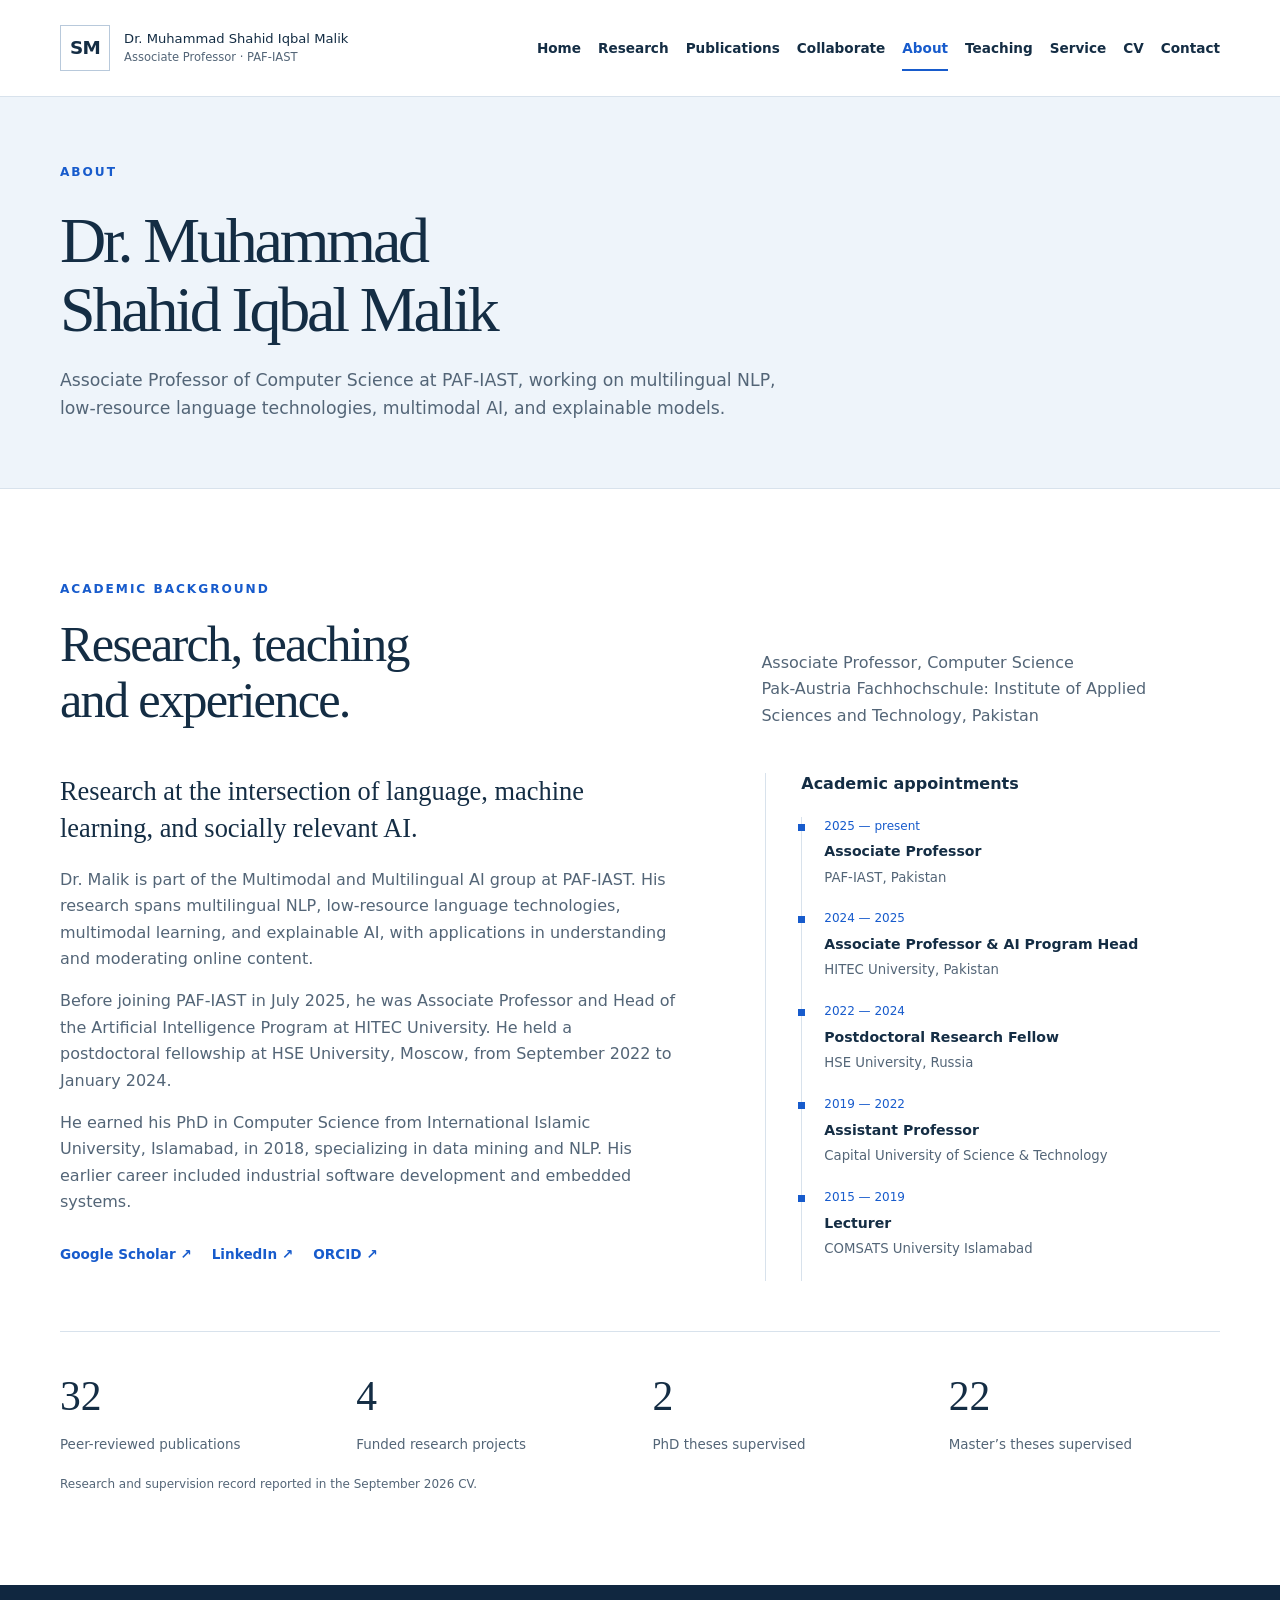
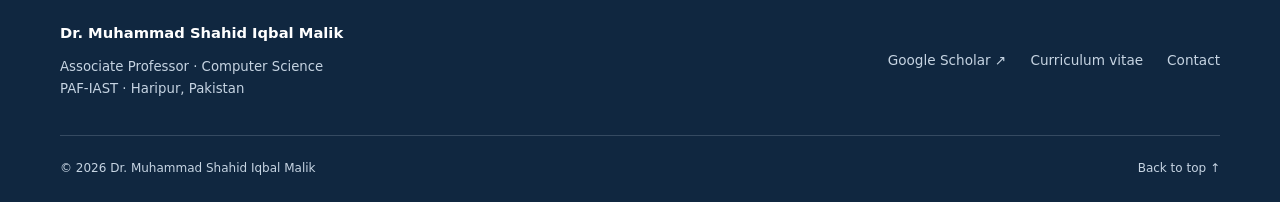
==== about/index.html @ 2e85fb24 "Add files via upload" ====
<!DOCTYPE html>
<html lang="en">
<head>
<!-- Self-contained page: all CSS, JavaScript and images are embedded. Preserve this folder structure for clean page URLs. -->
  <meta charset="UTF-8">
  <meta name="viewport" content="width=device-width, initial-scale=1">
  <meta name="description" content="Personal academic website of Dr. Muhammad Shahid Iqbal Malik, Associate Professor of Computer Science at PAF-IAST. Research, publications, teaching, academic service, CV and contact information.">
  <meta name="theme-color" content="#102740">
  <title>About | Dr. Muhammad Shahid Iqbal Malik</title>
  <style>
/* Palette, type and spacing can be customized here. No external dependencies. */
:root{--navy:#102740;--ink:#142d44;--muted:#536577;--blue:#175bcc;--pale:#eef4fa;--line:#d8e2ec;--white:#fff;--container:1160px}
*{box-sizing:border-box}html{scroll-behavior:smooth;scroll-padding-top:110px}body{margin:0;color:var(--ink);background:var(--white);font:16px/1.65 system-ui,-apple-system,BlinkMacSystemFont,"Segoe UI",sans-serif}a{color:inherit;text-decoration:none}a:hover{color:var(--blue)}a:focus-visible,button:focus-visible{outline:3px solid #377bee;outline-offset:5px}button{font:inherit}img{max-width:100%;display:block}h1,h2,h3,p{margin:0}h1,h2{font-family:Georgia,"Times New Roman",serif;font-weight:400}h2{font-size:clamp(2rem,4vw,3.15rem);line-height:1.12;letter-spacing:-.035em}h3{font-size:1.22rem;line-height:1.35}p+p{margin-top:1rem}.container{width:min(var(--container),calc(100% - 72px));margin-inline:auto}.skip-link{position:fixed;left:16px;top:-80px;background:white;padding:12px;z-index:100}.skip-link:focus{top:12px}.site-header{position:sticky;top:0;z-index:20;border-bottom:1px solid var(--line);background:rgba(255,255,255,.97)}.header-inner{min-height:96px;display:flex;align-items:center;justify-content:space-between;gap:30px}.brand{display:flex;align-items:center;gap:14px}.brand-mark{font-size:1.3rem;font-weight:750;letter-spacing:-.07em;border:1px solid #b8c9db;display:grid;grid-auto-flow:column;align-items:center;padding:6px 9px;height:46px}.brand-mark span{color:var(--blue);margin:0 3px;font-weight:400}.brand-name{font-size:.86rem;line-height:1.35}.brand-name strong{font-weight:650}nav{display:flex;align-items:center;gap:27px;font-size:.9rem;font-weight:550}nav a{padding:10px 0;white-space:nowrap}nav a[aria-current="location"]{color:var(--blue);box-shadow:0 2px var(--blue)}.nav-contact{border-left:1px solid var(--line);padding-left:25px}button[hidden]{display:none}.menu-toggle{background:transparent;border:1px solid var(--line);padding:8px 12px;color:var(--ink)}.hero{background:var(--pale);overflow:hidden}.hero-grid{display:grid;grid-template-columns:1.4fr .75fr;gap:100px;padding-block:75px 60px;align-items:center}.eyebrow{font-size:.76rem;letter-spacing:.16em;text-transform:uppercase;font-weight:650;color:var(--blue);margin-bottom:25px}h1{font-size:clamp(3rem,5.3vw,4.6rem);letter-spacing:-.05em;line-height:1.07}h1 em{color:var(--blue);font-weight:400}.title-dot{color:var(--blue)}.hero-intro{font-size:1.2rem;line-height:1.5;margin-top:28px}.hero-description{font-size:1rem;color:var(--muted);max-width:560px;margin-top:18px}.hero-actions{display:flex;align-items:center;gap:26px;margin-top:30px;flex-wrap:wrap}.button{display:inline-flex;align-items:center;gap:24px;background:var(--blue);color:white;padding:13px 19px;font-size:.9rem;font-weight:550;border:1px solid var(--blue);transition:background .18s}.button:hover{background:var(--navy);color:white}.text-link{display:inline-block;font-size:.9rem;font-weight:600;border-bottom:1px solid #9ab1cb;padding-block:4px}.lead-portrait{margin:0;max-width:350px}.portrait-frame{position:relative;border-radius:2px;overflow:hidden;background:#dce4e9}.portrait-frame img{width:100%;height:auto;aspect-ratio:538/650;object-fit:cover;object-position:50% 24%}.portrait-label{position:absolute;left:0;bottom:0;background:var(--navy);color:white;padding:9px 17px;font-size:.7rem;letter-spacing:.16em}.lead-portrait figcaption{margin-top:18px}.lead-portrait figcaption a{font-size:1rem;font-weight:650}.lead-portrait figcaption p{color:var(--muted);font-size:.84rem;line-height:1.6;margin:5px 0 0}.hero-foot{display:flex;justify-content:space-between;gap:15px;border-top:1px solid #cbd8e7;padding-block:21px;font-size:.7rem;letter-spacing:.18em;color:var(--muted)}.section{padding-block:90px}.section-heading{display:grid;grid-template-columns:1fr .75fr;gap:90px;align-items:end;margin-bottom:44px}.section-heading .eyebrow{margin-bottom:17px}.section-heading>p,.section-heading>div>p:not(.eyebrow){color:var(--muted);max-width:440px}.section-heading .text-link{margin-top:16px}.research-grid{display:grid;grid-template-columns:repeat(3,1fr);border-top:1px solid var(--line);border-left:1px solid var(--line)}.research-card,.research-note{padding:29px;border-right:1px solid var(--line);border-bottom:1px solid var(--line);display:flex;flex-direction:column;align-items:flex-start}.card-index{font-size:.78rem;color:var(--blue);margin-bottom:29px}.research-card h3{margin-bottom:13px}.research-card p{color:var(--muted);font-size:.94rem}.research-card .card-keywords{font-size:.76rem;margin-top:auto;padding-top:24px;color:var(--blue);line-height:1.6}.research-note{background:var(--navy);color:white}.research-note .eyebrow{color:#abc9fb;margin-bottom:18px;font-size:.7rem}.research-note h3{font-family:Georgia,serif;font-size:2.1rem;font-weight:400}.research-note p:not(.eyebrow){font-size:.91rem;color:#cedae7;margin-top:18px}.research-note a{font-size:.85rem;margin-top:24px;border-bottom:1px solid #71869d}.research-note a:hover{color:#abc9fb}.publications-section{background:#f6f8fb}.publication-list{list-style:none;margin:0;padding:0;border-top:1px solid #bdccdc}.publication{display:grid;grid-template-columns:85px 1fr;gap:32px;padding:26px 0;border-bottom:1px solid var(--line)}.pub-year{font-family:Georgia,serif;font-size:1.6rem;color:var(--muted)}.pub-venue{font-size:.77rem;color:var(--blue);margin:0 0 7px}.publication h3{font-size:1.12rem;font-weight:600;max-width:950px}.publication h3 span{color:var(--blue);white-space:nowrap}.authors{font-size:.83rem;color:var(--muted);margin-top:9px}.pub-topic{font-size:.73rem;color:#536577;margin-top:9px;letter-spacing:.025em}.bio-grid{display:grid;grid-template-columns:1.15fr .85fr;gap:90px}.bio p{color:var(--muted)}.bio .large-text{font-family:Georgia,serif;font-size:1.65rem;line-height:1.4;color:var(--ink);margin-bottom:20px}.profile-links{display:flex;gap:20px;flex-wrap:wrap;margin-top:27px;font-size:.85rem;font-weight:600;color:var(--blue)}.experience{border-left:1px solid var(--line);padding-left:35px}.experience h3{font-size:1rem;margin-bottom:22px}.experience ol{list-style:none;padding:0;margin:0}.experience li{position:relative;padding:0 0 21px 22px;border-left:1px solid var(--line)}.experience li:before{content:"";position:absolute;left:-4px;top:7px;width:7px;height:7px;background:var(--blue)}.experience span{font-size:.75rem;color:var(--blue);display:block;margin-bottom:4px}.experience strong{font-size:.88rem;font-weight:600;display:block}.experience p{font-size:.83rem;color:var(--muted);margin-top:3px}.research-record{display:grid;grid-template-columns:repeat(4,1fr);gap:25px;border-top:1px solid var(--line);padding-top:30px;margin-top:50px}.research-record strong{display:block;font-family:Georgia,serif;font-size:2.6rem;font-weight:400}.research-record span{font-size:.84rem;color:var(--muted)}.record-note{font-size:.75rem;color:var(--muted);margin-top:18px}.teaching-section{background:var(--pale)}.teaching-grid{display:grid;grid-template-columns:1fr 1.1fr 1fr;gap:38px}.teaching-grid h3{font-size:1rem}.teaching-grid p,.teaching-grid li{font-size:.9rem;color:var(--muted)}.teaching-grid ul{padding-left:19px;margin:15px 0 27px}.teaching-grid li{margin-bottom:8px}.teaching-grid p{margin-top:14px}.teaching-grid .muted{font-size:.76rem}.contact-section{background:var(--navy);color:white;padding-block:75px}.contact-grid{display:grid;grid-template-columns:1.1fr .9fr;gap:110px}.contact-section .eyebrow{color:#a9c7f7}.contact-section h2{font-size:3.3rem}.contact-section p:not(.eyebrow):not(.contact-label){color:#c6d4e2;margin-top:24px;max-width:500px}.contact-details{padding-top:9px}.contact-label{color:#a9c7f7;font-size:.71rem;letter-spacing:.14em;margin-bottom:14px}.email-link{font-size:1.15rem;border-bottom:1px solid #6b7e94;padding-bottom:7px;display:inline-block;overflow-wrap:anywhere}.contact-details .contact-label:not(:first-child){margin-top:37px}.contact-details p:not(.contact-label){font-size:.91rem;margin-top:0!important}.contact-details>a:last-child{display:inline-block;font-size:.85rem;margin-top:18px}.contact-section a:hover{color:#aacbff}footer{background:var(--navy);color:#c6d4e2}.footer-inner{border-top:1px solid #354a61;padding-block:23px;display:flex;justify-content:space-between;gap:24px;font-size:.75rem}footer a:hover{color:white}
@media(min-width:901px){.menu-toggle{display:none}}
@media(max-width:1050px){.hero-grid{gap:50px}.header-inner{gap:20px}nav{gap:18px}.brand-name{font-size:.75rem}.nav-contact{padding-left:17px}.section-heading,.bio-grid{gap:45px}.contact-grid{gap:55px}}
@media(max-width:900px){.container{width:calc(100% - 48px)}.header-inner{min-height:82px;flex-wrap:wrap;padding-block:14px}.brand-name{font-size:.82rem}nav{width:100%;flex-wrap:wrap;gap:22px;padding:5px 0 8px}.js nav{display:none}.js nav.is-open{display:flex}.nav-contact{border-left:0;padding-left:0}.hero-grid{padding-block:55px 42px;grid-template-columns:1.2fr .8fr;gap:30px}h1{font-size:3.2rem}.hero-actions{gap:16px}.lead-portrait figcaption a{font-size:.9rem}.hero-foot{font-size:.63rem;letter-spacing:.09em}.research-grid{grid-template-columns:repeat(2,1fr)}.section{padding-block:65px}.section-heading{gap:30px}.teaching-grid{grid-template-columns:1fr 1fr}.teaching-grid article:last-child{grid-column:1/-1;border-top:1px solid #cbd8e7;padding-top:25px}.contact-grid{gap:35px}.email-link{font-size:1rem}}
@media(max-width:600px){.container{width:calc(100% - 36px)}html{scroll-padding-top:95px}.brand-mark{font-size:1.05rem;height:40px}.brand-name{font-size:.72rem}.brand{gap:9px}.menu-toggle{font-size:.8rem}.header-inner{gap:10px;min-height:75px}nav{gap:8px 20px;font-size:.84rem}.hero-grid{grid-template-columns:1fr;gap:37px;padding-top:40px}.hero h1{font-size:clamp(2.7rem,10vw,3.6rem)}.eyebrow{margin-bottom:20px}.hero-intro{font-size:1.1rem}.hero-description{font-size:.95rem}.hero-actions{align-items:flex-start;gap:15px}.lead-portrait{max-width:none;display:grid;grid-template-columns:120px 1fr;gap:18px;align-items:center}.portrait-frame img{aspect-ratio:1/1.15}.portrait-label{font-size:.5rem;padding:4px 8px;letter-spacing:.06em}.lead-portrait figcaption{margin:0}.lead-portrait figcaption p{font-size:.74rem}.hero-foot{display:grid;grid-template-columns:1fr 1fr;gap:11px;padding-block:17px}.section{padding-block:50px}.section-heading{grid-template-columns:1fr;gap:20px;margin-bottom:30px}.section-heading h2{font-size:2.4rem}.section-heading>p,.section-heading>div>p:not(.eyebrow){font-size:.95rem}.research-grid{grid-template-columns:1fr}.research-card,.research-note{padding:25px}.card-index{margin-bottom:14px}.research-card .card-keywords{padding-top:17px}.research-note h3 br{display:none}.publication{grid-template-columns:46px 1fr;gap:13px;padding-block:23px}.pub-year{font-size:1.2rem}.pub-venue{font-size:.72rem}.publication h3{font-size:1.02rem}.authors{font-size:.77rem}.bio-grid{grid-template-columns:1fr;gap:35px}.experience{padding-left:22px}.research-record{grid-template-columns:1fr 1fr;gap:18px;margin-top:30px}.research-record span{font-size:.8rem}.teaching-grid{grid-template-columns:1fr;gap:25px}.teaching-grid article:last-child{grid-column:auto}.teaching-grid ul{margin-bottom:20px}.contact-grid{grid-template-columns:1fr;gap:35px}.contact-section{padding-block:50px}.contact-section h2{font-size:2.7rem}.email-link{font-size:1rem}.footer-inner{flex-direction:column;gap:10px}.profile-links{gap:16px}}
@media(prefers-reduced-motion:reduce){html{scroll-behavior:auto}*{transition:none!important}}
@media print{.site-header,.hero-actions,.hero-foot,.menu-toggle,.footer-inner a{display:none}body{font-size:11pt}.container{width:100%}.section,.contact-section{padding-block:25px}.hero-grid{padding-block:20px}.publication,.research-card{break-inside:avoid}.contact-section,footer,.research-note{background:white;color:#142d44}.contact-section p,.research-note p{color:#536577!important}a{color:inherit}h1{font-size:34pt}}

/* Dedicated-page layouts and shared navigation. */
body{min-height:100vh;display:flex;flex-direction:column}main{flex:1}nav{gap:17px;font-size:.85rem}.header-inner{gap:20px}nav a[aria-current="page"]{color:var(--blue);box-shadow:0 2px var(--blue)}.page-title{font-size:clamp(2rem,4vw,3.15rem);line-height:1.12;letter-spacing:-.035em}.page-intro{padding:65px 0;background:var(--pale);border-bottom:1px solid var(--line)}.page-intro h1{font-size:clamp(2.7rem,5vw,4rem);max-width:880px}.page-description{font-size:1.08rem;color:var(--muted);max-width:720px;margin-top:22px}.overview-grid{display:grid;grid-template-columns:repeat(3,1fr);border:1px solid var(--line)}.overview-grid>a{padding:30px;display:flex;flex-direction:column}.overview-grid>a+a{border-left:1px solid var(--line)}.overview-grid span{font-size:.8rem;color:var(--blue);margin-bottom:20px}.overview-grid h3{font-size:1.2rem}.overview-grid p{color:var(--muted);font-size:.95rem;margin-top:15px}.overview-grid strong{color:var(--blue);font-size:.9rem;margin-top:auto;padding-top:25px;font-weight:600}.overview-grid a:hover{background:var(--pale)}.home-cta{display:flex;align-items:center;justify-content:space-between;gap:30px}.two-column,.contact-followup{display:grid;grid-template-columns:1.2fr .8fr;gap:75px}.contact-followup p{margin-top:18px;color:var(--muted)}.inquiry-panel{padding:30px;background:var(--pale);align-self:start}.inquiry-panel p:not(.eyebrow){margin-top:20px;color:var(--muted)}.inquiry-panel .button{margin-top:25px}.spaced-list{list-style:none;padding:0;margin:25px 0}.spaced-list li{padding:17px 0;border-bottom:1px solid var(--line)}.spaced-list p{color:var(--muted);margin-top:6px}.service-grid{display:grid;grid-template-columns:1fr 1fr 1fr;gap:40px}.service-grid h2{font-size:1.7rem}.service-grid p{margin-top:20px;color:var(--muted)}.service-grid .spaced-list p{margin-top:5px}.talk-list{list-style:none;margin:30px 0 0;padding:0}.talk-list li{padding:24px 0;border-top:1px solid var(--line)}.talk-list span{color:var(--blue);font-size:.85rem}.talk-list h3{margin-top:8px;font-weight:550}.cv-actions{padding-block:25px;display:flex;gap:24px;align-items:center;border-bottom:1px solid var(--line)}.cv-actions p{color:var(--muted);font-size:.85rem}.print-button{cursor:pointer}.cv-layout{display:grid;grid-template-columns:220px 1fr;gap:60px;padding-block:50px 80px}.cv-nav{position:sticky;top:120px;align-self:start}.cv-nav h2{font-family:inherit;font-size:.88rem;font-weight:650;margin-bottom:15px}.cv-nav a{display:block;font-size:.88rem;color:var(--muted);padding:7px 0}.cv-nav a:hover{color:var(--blue)}.cv-section{padding-bottom:32px;margin-bottom:32px;border-bottom:1px solid var(--line);scroll-margin-top:115px}.cv-section h2{font-size:1.9rem;margin-bottom:22px}.cv-section h3{font-size:1.05rem;margin-top:23px;margin-bottom:10px}.cv-section p,.cv-section li{color:var(--muted)}.cv-section strong{color:var(--ink)}.cv-section>ol:not(.cv-bibliography){padding-left:20px}.cv-section>ol:not(.cv-bibliography) li{margin-bottom:15px}.cv-section>ol:not(.cv-bibliography) span,.cv-section>ol:not(.cv-bibliography) strong{display:block}.cv-section>ol:not(.cv-bibliography) span{color:var(--blue);font-size:.86rem}.cv-section>ol:not(.cv-bibliography) p{margin-top:3px}.cv-bibliography{padding-left:22px}.cv-bibliography li{margin-bottom:18px;padding-left:6px;font-size:.94rem;overflow-wrap:anywhere}.footer-grid{display:flex;justify-content:space-between;gap:30px;padding-block:35px}.footer-grid strong{font-weight:600;font-size:.92rem;color:white}.footer-grid p{font-size:.83rem;margin-top:10px}.footer-grid>div:last-child{display:flex;gap:24px;align-items:center;font-size:.85rem}.footer-grid a:hover{color:white}.contact-section{min-height:430px}.contact-section .page-title{font-size:3.3rem}
@media(min-width:1101px){.menu-toggle{display:none}.js nav{display:flex}}
@media(max-width:1100px){.header-inner{flex-wrap:wrap;min-height:82px;padding-block:14px}.menu-toggle:not([hidden]){display:block}nav{width:100%;flex-wrap:wrap;gap:12px 23px;padding:7px 0}.js nav{display:none}.js nav.is-open{display:flex}.brand-name{font-size:.82rem}.service-grid{grid-template-columns:1fr 1fr}.service-grid>article:last-child{grid-column:1/-1}.cv-layout{gap:35px;grid-template-columns:190px 1fr}}
@media(max-width:700px){.overview-grid{grid-template-columns:1fr}.overview-grid>a+a{border-left:0;border-top:1px solid var(--line)}.home-cta{flex-direction:column;align-items:flex-start}.two-column,.contact-followup,.service-grid{grid-template-columns:1fr;gap:35px}.service-grid>article:last-child{grid-column:auto}.cv-layout{grid-template-columns:1fr;padding-block:30px 45px}.cv-nav{position:static;border-bottom:1px solid var(--line);padding-bottom:20px}.cv-nav a{display:inline-block;margin-right:18px}.cv-actions{flex-direction:column;align-items:flex-start;gap:12px}.footer-grid{flex-direction:column}.footer-grid>div:last-child{flex-wrap:wrap;gap:18px}.page-intro{padding-block:40px}.page-description{font-size:1rem}.contact-section .page-title{font-size:2.7rem}}
@media print{.site-header,footer,.cv-actions,.cv-nav,.skip-link{display:none!important}.cv-layout{display:block;padding:0}.page-intro{padding:0 0 18px;background:white;border:0}.page-intro .eyebrow{margin-bottom:10px}.page-intro h1{font-size:28pt}.page-description{font-size:11pt}.cv-section{margin:0 0 20px;padding:0 0 12px}.cv-section h2{font-size:16pt;break-after:avoid}.cv-section h3{break-after:avoid}.cv-bibliography li{break-inside:avoid}.cv-section p,.cv-section li{color:#222}.cv-section>ol:not(.cv-bibliography) li{break-inside:avoid}}

</style>
  
<style>
html.lenis,
html.lenis body {
  height: auto;
}

.lenis:not(.lenis-autoToggle).lenis-stopped {
  overflow: clip;
}

.lenis [data-lenis-prevent],
.lenis [data-lenis-prevent-wheel],
.lenis [data-lenis-prevent-touch],
.lenis [data-lenis-prevent-vertical],
.lenis [data-lenis-prevent-horizontal] {
  overscroll-behavior: contain;
}

.lenis.lenis-smooth iframe {
  pointer-events: none;
}

.lenis.lenis-autoToggle {
  transition-property: overflow;
  transition-duration: 1ms;
  transition-behavior: allow-discrete;
}

/* Avoid competing native and Lenis smoothing. */
html.lenis, html.lenis body { scroll-behavior: auto !important; }
@media print { html.lenis, html.lenis body { height: auto !important; overflow: visible !important; } }
</style>
<style>
/* Personal academic identity */
.brand-mark{letter-spacing:-.04em;font-size:1.15rem;min-width:43px;justify-content:center}.brand-name{font-size:.82rem;line-height:1.4}.brand-name strong{font-size:.72rem;color:var(--muted);font-weight:500}.hero h1{font-size:clamp(2.8rem,4.8vw,4.25rem)}.hero .group-affiliation{font-size:.88rem;color:var(--muted);margin-top:18px;max-width:560px}.group-affiliation strong{font-weight:600;color:var(--ink)}
@media(max-width:600px){.brand-name{font-size:.67rem}.brand-name strong{font-size:.64rem}.brand-mark{font-size:.9rem;min-width:34px;padding:5px}.hero h1{font-size:clamp(2.55rem,9.4vw,3.5rem)}.hero .group-affiliation{font-size:.85rem}}
</style>
</head>
<body id="top">
<a class="skip-link" href="#main">Skip to content</a><header class="site-header">
 <div class="container header-inner">
  <a class="brand" href="../" aria-label="Dr. Muhammad Shahid Iqbal Malik home"><span class="brand-mark" aria-hidden="true">SM</span><span class="brand-name">Dr. Muhammad Shahid Iqbal Malik<br><strong>Associate Professor · PAF-IAST</strong></span></a>
  <button class="menu-toggle" type="button" aria-expanded="false" aria-controls="main-nav" hidden>Menu <span aria-hidden="true">☰</span></button>
  <nav id="main-nav" aria-label="Main navigation"><a href="../">Home</a><a href="../research/">Research</a><a href="../publications/">Publications</a><a href="../collaborate/">Collaborate</a><a href="../about/" aria-current="page">About</a><a href="../teaching/">Teaching</a><a href="../service/">Service</a><a href="../cv/">CV</a><a href="../contact/">Contact</a></nav>
 </div>
</header><main id="main"><section class="page-intro"><div class="container"><p class="eyebrow">About</p><h1>Dr. Muhammad<br>Shahid Iqbal Malik</h1><p class="page-description">Associate Professor of Computer Science at PAF-IAST, working on multilingual NLP, low-resource language technologies, multimodal AI, and explainable models.</p></div></section><section class="section" id="biography" aria-labelledby="biography-title"><div class="container"><div class="section-heading"><div><p class="eyebrow">Academic background</p><h2 id="biography-title">Research, teaching<br>and experience.</h2></div><p>Associate Professor, Computer Science<br>Pak-Austria Fachhochschule: Institute of Applied Sciences and Technology, Pakistan</p></div><div class="bio-grid"><div class="bio"><p class="large-text">Research at the intersection of language, machine learning, and socially relevant AI.</p><p>Dr. Malik is part of the Multimodal and Multilingual AI group at PAF-IAST. His research spans multilingual NLP, low-resource language technologies, multimodal learning, and explainable AI, with applications in understanding and moderating online content.</p><p>Before joining PAF-IAST in July 2025, he was Associate Professor and Head of the Artificial Intelligence Program at HITEC University. He held a postdoctoral fellowship at HSE University, Moscow, from September 2022 to January 2024.</p><p>He earned his PhD in Computer Science from International Islamic University, Islamabad, in 2018, specializing in data mining and NLP. His earlier career included industrial software development and embedded systems.</p><div class="profile-links"><a href="https://scholar.google.com/citations?user=S2JLYhMAAAAJ&amp;hl=en" target="_blank" rel="noopener noreferrer">Google Scholar ↗</a><a href="https://www.linkedin.com/in/muhammad-shahid-iqbal-malik-b5541316/" target="_blank" rel="noopener noreferrer">LinkedIn ↗</a><a href="https://orcid.org/0000-0001-8396-3344" target="_blank" rel="noopener noreferrer">ORCID ↗</a></div></div><aside class="experience"><h3>Academic appointments</h3><ol><li><span>2025 — present</span><strong>Associate Professor</strong><p>PAF-IAST, Pakistan</p></li><li><span>2024 — 2025</span><strong>Associate Professor &amp; AI Program Head</strong><p>HITEC University, Pakistan</p></li><li><span>2022 — 2024</span><strong>Postdoctoral Research Fellow</strong><p>HSE University, Russia</p></li><li><span>2019 — 2022</span><strong>Assistant Professor</strong><p>Capital University of Science &amp; Technology</p></li><li><span>2015 — 2019</span><strong>Lecturer</strong><p>COMSATS University Islamabad</p></li></ol></aside></div>
 <div class="research-record"><div><strong>32</strong><span>Peer-reviewed publications</span></div><div><strong>4</strong><span>Funded research projects</span></div><div><strong>2</strong><span>PhD theses supervised</span></div><div><strong>22</strong><span>Master’s theses supervised</span></div></div><p class="record-note">Research and supervision record reported in the September 2026 CV.</p>
</div></section></main><footer><div class="container footer-grid"><div><strong>Dr. Muhammad Shahid Iqbal Malik</strong><p>Associate Professor · Computer Science<br>PAF-IAST · Haripur, Pakistan</p></div><div><a href="https://scholar.google.com/citations?user=S2JLYhMAAAAJ&amp;hl=en" target="_blank" rel="noopener noreferrer">Google Scholar ↗</a><a href="../cv/">Curriculum vitae</a><a href="../contact/">Contact</a></div></div><div class="container footer-inner"><p>© <span id="year">2026</span> Dr. Muhammad Shahid Iqbal Malik</p><a href="#top">Back to top ↑</a></div></footer><script>
/* Navigation works as ordinary HTML links; JavaScript adds the mobile menu. */
'use strict';
document.documentElement.classList.add('js');
const menuButton = document.querySelector('.menu-toggle');
const navigation = document.querySelector('#main-nav');
const mobile = window.matchMedia('(max-width: 1100px)');
function closeMenu(returnFocus = false) {
  menuButton.setAttribute('aria-expanded', 'false');
  navigation.classList.remove('is-open');
  if (returnFocus) menuButton.focus();
}
menuButton.hidden = false;
menuButton.addEventListener('click', () => {
  const open = menuButton.getAttribute('aria-expanded') !== 'true';
  menuButton.setAttribute('aria-expanded', String(open));
  navigation.classList.toggle('is-open', open);
});
document.addEventListener('keydown', (event) => {
  if (event.key === 'Escape' && menuButton.getAttribute('aria-expanded') === 'true') closeMenu(true);
});
document.addEventListener('click', (event) => {
  if (!event.target.closest('.site-header')) closeMenu();
});
mobile.addEventListener('change', () => closeMenu());
document.querySelector('#year').textContent = new Date().getFullYear();
const printButton = document.querySelector('.print-button');
if (printButton) {
  printButton.hidden = false;
  printButton.addEventListener('click', () => window.print());
}

</script>
<!-- Lenis 1.3.26, MIT license: embedded for offline use. -->
<script>
/*
The MIT License

Copyright (c) 2024 darkroom.engineering

Permission is hereby granted, free of charge, to any person obtaining a copy of this software and associated documentation files (the “Software”), to deal in the Software without restriction, including without limitation the rights to use, copy, modify, merge, publish, distribute, sublicense, and/or sell copies of the Software, and to permit persons to whom the Software is furnished to do so, subject to the following conditions:

The above copyright notice and this permission notice shall be included in all copies or substantial portions of the Software.

THE SOFTWARE IS PROVIDED “AS IS”, WITHOUT WARRANTY OF ANY KIND, EXPRESS OR IMPLIED, INCLUDING BUT NOT LIMITED TO THE WARRANTIES OF MERCHANTABILITY, FITNESS FOR A PARTICULAR PURPOSE AND NONINFRINGEMENT. IN NO EVENT SHALL THE AUTHORS OR COPYRIGHT HOLDERS BE LIABLE FOR ANY CLAIM, DAMAGES OR OTHER LIABILITY, WHETHER IN AN ACTION OF CONTRACT, TORT OR OTHERWISE, ARISING FROM, OUT OF OR IN CONNECTION WITH THE SOFTWARE OR THE USE OR OTHER DEALINGS IN THE SOFTWARE.
*/
(function(){var e=`1.3.26`;function t(e,t,n){return Math.max(e,Math.min(t,n))}function n(e,t,n){return(1-n)*e+n*t}function r(e,t,r,i){return n(e,t,1-Math.exp(-r*i))}function i(e,t){return(e%t+t)%t}var a=class{isRunning=!1;value=0;from=0;to=0;currentTime=0;lerp;duration;easing;onUpdate;advance(e){if(!this.isRunning)return;let n=!1;if(this.duration&&this.easing){this.currentTime+=e;let r=t(0,this.currentTime/this.duration,1);n=r>=1;let i=n?1:this.easing(r);this.value=this.from+(this.to-this.from)*i}else this.lerp?(this.value=r(this.value,this.to,this.lerp*60,e),Math.round(this.value)===Math.round(this.to)&&(this.value=this.to,n=!0)):(this.value=this.to,n=!0);n&&this.stop(),this.onUpdate?.(this.value,n)}stop(){this.isRunning=!1}fromTo(e,t,{lerp:n,duration:r,easing:i,onStart:a,onUpdate:o}){this.from=this.value=e,this.to=t,this.lerp=n,this.duration=r,this.easing=i,this.currentTime=0,this.isRunning=!0,a?.(),this.onUpdate=o}};function o(e,t){let n;return function(...r){clearTimeout(n),n=setTimeout(()=>{n=void 0,e.apply(this,r)},t)}}var s=class{width=0;height=0;scrollHeight=0;scrollWidth=0;debouncedResize;wrapperResizeObserver;contentResizeObserver;constructor(e,t,{autoResize:n=!0,debounce:r=250}={}){this.wrapper=e,this.content=t,n&&(this.debouncedResize=o(this.resize,r),this.wrapper instanceof Window?window.addEventListener(`resize`,this.debouncedResize):(this.wrapperResizeObserver=new ResizeObserver(this.debouncedResize),this.wrapperResizeObserver.observe(this.wrapper)),this.contentResizeObserver=new ResizeObserver(this.debouncedResize),this.contentResizeObserver.observe(this.content)),this.resize()}destroy(){this.wrapperResizeObserver?.disconnect(),this.contentResizeObserver?.disconnect(),this.wrapper===window&&this.debouncedResize&&window.removeEventListener(`resize`,this.debouncedResize)}resize=()=>{this.onWrapperResize(),this.onContentResize()};onWrapperResize=()=>{this.wrapper instanceof Window?(this.width=window.innerWidth,this.height=window.innerHeight):(this.width=this.wrapper.clientWidth,this.height=this.wrapper.clientHeight)};onContentResize=()=>{this.wrapper instanceof Window?(this.scrollHeight=this.content.scrollHeight,this.scrollWidth=this.content.scrollWidth):(this.scrollHeight=this.wrapper.scrollHeight,this.scrollWidth=this.wrapper.scrollWidth)};get limit(){return{x:this.scrollWidth-this.width,y:this.scrollHeight-this.height}}},c=class{events={};emit(e,...t){let n=this.events[e]||[];for(let e=0,r=n.length;e<r;e++)n[e]?.(...t)}on(e,t){return this.events[e]?this.events[e].push(t):this.events[e]=[t],()=>{this.events[e]=this.events[e]?.filter(e=>t!==e)}}off(e,t){this.events[e]=this.events[e]?.filter(e=>t!==e)}destroy(){this.events={}}};let l={passive:!1};function u(e,t){return e===1?16.666666666666668:e===2?t:1}var d=class{touchStart={x:0,y:0};lastDelta={x:0,y:0};window={width:0,height:0};emitter=new c;constructor(e,t={wheelMultiplier:1,touchMultiplier:1}){this.element=e,this.options=t,window.addEventListener(`resize`,this.onWindowResize),this.onWindowResize(),this.element.addEventListener(`wheel`,this.onWheel,l),this.element.addEventListener(`touchstart`,this.onTouchStart,l),this.element.addEventListener(`touchmove`,this.onTouchMove,l),this.element.addEventListener(`touchend`,this.onTouchEnd,l)}on(e,t){return this.emitter.on(e,t)}destroy(){this.emitter.destroy(),window.removeEventListener(`resize`,this.onWindowResize),this.element.removeEventListener(`wheel`,this.onWheel,l),this.element.removeEventListener(`touchstart`,this.onTouchStart,l),this.element.removeEventListener(`touchmove`,this.onTouchMove,l),this.element.removeEventListener(`touchend`,this.onTouchEnd,l)}onTouchStart=e=>{let{clientX:t,clientY:n}=e.targetTouches?e.targetTouches[0]:e;this.touchStart.x=t,this.touchStart.y=n,this.lastDelta={x:0,y:0},this.emitter.emit(`scroll`,{deltaX:0,deltaY:0,event:e})};onTouchMove=e=>{let{clientX:t,clientY:n}=e.targetTouches?e.targetTouches[0]:e,r=-(t-this.touchStart.x)*this.options.touchMultiplier,i=-(n-this.touchStart.y)*this.options.touchMultiplier;this.touchStart.x=t,this.touchStart.y=n,this.lastDelta={x:r,y:i},this.emitter.emit(`scroll`,{deltaX:r,deltaY:i,event:e})};onTouchEnd=e=>{this.emitter.emit(`scroll`,{deltaX:this.lastDelta.x,deltaY:this.lastDelta.y,event:e})};onWheel=e=>{let{deltaX:t,deltaY:n,deltaMode:r}=e,i=u(r,this.window.width),a=u(r,this.window.height);t*=i,n*=a,t*=this.options.wheelMultiplier,n*=this.options.wheelMultiplier,this.emitter.emit(`scroll`,{deltaX:t,deltaY:n,event:e})};onWindowResize=()=>{this.window={width:window.innerWidth,height:window.innerHeight}}};let f=e=>Math.min(1,1.001-2**(-10*e));var p=class{_isScrolling=!1;_isStopped=!1;_isLocked=!1;_preventNextNativeScrollEvent=!1;_resetVelocityTimeout=null;_rafId=null;_isDraggingSelection=!1;reducedMotionMediaQuery=window.matchMedia(`(prefers-reduced-motion: reduce)`);isTouching;isIos;time=0;userData={};lastVelocity=0;velocity=0;direction=0;options;targetScroll;animatedScroll;animate=new a;emitter=new c;dimensions;virtualScroll;constructor({wrapper:t=window,content:n=document.documentElement,eventsTarget:r=t,smoothWheel:i=!0,syncTouch:a=!1,syncTouchLerp:o=.075,touchInertiaExponent:c=1.7,duration:l,easing:u,lerp:p=.1,infinite:m=!1,orientation:h=`vertical`,gestureOrientation:g=h===`horizontal`?`both`:`vertical`,touchMultiplier:_=1,wheelMultiplier:v=1,autoResize:y=!0,prevent:b,virtualScroll:x,overscroll:S=!0,autoRaf:C=!1,anchors:w=!1,autoToggle:T=!1,allowNestedScroll:E=!1,__experimental__naiveDimensions:D=!1,naiveDimensions:O=D,stopInertiaOnNavigate:k=!1,respectReducedMotion:A=!0}={}){window.lenisVersion=e,window.lenis||(window.lenis={}),window.lenis.version=e,h===`horizontal`&&(window.lenis.horizontal=!0),a===!0&&(window.lenis.touch=!0),this.isIos=/(iPad|iPhone|iPod)/g.test(navigator.userAgent),(!t||t===document.documentElement)&&(t=window),typeof l==`number`&&typeof u!=`function`?u=f:typeof u==`function`&&typeof l!=`number`&&(l=1),this.options={wrapper:t,content:n,eventsTarget:r,smoothWheel:i,syncTouch:a,syncTouchLerp:o,touchInertiaExponent:c,duration:l,easing:u,lerp:p,infinite:m,gestureOrientation:g,orientation:h,touchMultiplier:_,wheelMultiplier:v,autoResize:y,prevent:b,virtualScroll:x,overscroll:S,autoRaf:C,anchors:w,autoToggle:T,allowNestedScroll:E,naiveDimensions:O,stopInertiaOnNavigate:k,respectReducedMotion:A},this.dimensions=new s(t,n,{autoResize:y}),this.updateClassName(),this.targetScroll=this.animatedScroll=this.actualScroll,this.options.wrapper.addEventListener(`scroll`,this.onNativeScroll),this.options.wrapper.addEventListener(`scrollend`,this.onScrollEnd,{capture:!0}),(this.options.anchors||this.options.stopInertiaOnNavigate)&&this.options.wrapper.addEventListener(`click`,this.onClick),this.options.wrapper.addEventListener(`pointerdown`,this.onPointerDown),this.virtualScroll=new d(r,{touchMultiplier:_,wheelMultiplier:v}),this.virtualScroll.on(`scroll`,this.onVirtualScroll),this.options.autoToggle&&(this.checkOverflow(),this.rootElement.addEventListener(`transitionend`,this.onTransitionEnd)),this.options.autoRaf&&(this._rafId=requestAnimationFrame(this.raf))}destroy(){this.emitter.destroy(),this.options.wrapper.removeEventListener(`scroll`,this.onNativeScroll),this.options.wrapper.removeEventListener(`scrollend`,this.onScrollEnd,{capture:!0}),this.options.wrapper.removeEventListener(`pointerdown`,this.onPointerDown),(this.options.anchors||this.options.stopInertiaOnNavigate)&&this.options.wrapper.removeEventListener(`click`,this.onClick),this.virtualScroll.destroy(),this.dimensions.destroy(),this.cleanUpClassName(),this._rafId&&cancelAnimationFrame(this._rafId)}on(e,t){return this.emitter.on(e,t)}off(e,t){return this.emitter.off(e,t)}onScrollEnd=e=>{e instanceof CustomEvent||(this.isScrolling===`smooth`||this.isScrolling===!1)&&e.stopPropagation()};dispatchScrollendEvent=()=>{this.options.wrapper.dispatchEvent(new CustomEvent(`scrollend`,{bubbles:this.options.wrapper===window,detail:{lenisScrollEnd:!0}}))};get overflow(){let e=this.isHorizontal?`overflow-x`:`overflow-y`;return getComputedStyle(this.rootElement)[e]}checkOverflow(){[`hidden`,`clip`].includes(this.overflow)?this.internalStop():this.internalStart()}onTransitionEnd=e=>{e.propertyName?.includes(`overflow`)&&e.target===this.rootElement&&this.checkOverflow()};setScroll(e){this.isHorizontal?this.options.wrapper.scrollTo({left:e,behavior:`instant`}):this.options.wrapper.scrollTo({top:e,behavior:`instant`})}onClick=e=>{let t=e.composedPath().filter(e=>e instanceof HTMLAnchorElement&&e.href).map(e=>new URL(e.href)),n=new URL(window.location.href);if(this.options.anchors){let e=t.find(e=>n.host===e.host&&n.pathname===e.pathname&&e.hash);if(e){let t=typeof this.options.anchors==`object`&&this.options.anchors?this.options.anchors:void 0,n=decodeURIComponent(e.hash);this.scrollTo(n,t);return}}if(this.options.stopInertiaOnNavigate&&t.some(e=>n.host===e.host&&n.pathname!==e.pathname)){this.reset();return}};onPointerDown=e=>{e.button===1&&this.reset()};isTouchOnSelectionHandle(e){let t=window.getSelection();if(!t||t.isCollapsed||t.rangeCount===0)return!1;let n=e.targetTouches[0]??e.changedTouches[0];if(!n)return!1;let r=t.getRangeAt(0).getClientRects();if(r.length===0)return!1;let i=r[0],a=r[r.length-1],o=Math.hypot(n.clientX-i.left,n.clientY-i.top)<=40,s=Math.hypot(n.clientX-a.right,n.clientY-a.bottom)<=40;return o||s}onVirtualScroll=e=>{if(typeof this.options.virtualScroll==`function`&&this.options.virtualScroll(e)===!1)return;let{deltaX:t,deltaY:n,event:r}=e;if(this.emitter.emit(`virtual-scroll`,{deltaX:t,deltaY:n,event:r}),r.ctrlKey||r.lenisStopPropagation)return;let i=r.type.includes(`touch`),a=r.type.includes(`wheel`);if(i&&this.isIos&&(r.type===`touchstart`&&(this._isDraggingSelection=this.isTouchOnSelectionHandle(r)),this._isDraggingSelection)){r.type===`touchend`&&(this._isDraggingSelection=!1);return}this.isTouching=r.type===`touchstart`||r.type===`touchmove`;let o=t===0&&n===0;if(this.options.syncTouch&&i&&r.type===`touchstart`&&o&&!this.isStopped&&!this.isLocked){this.reset();return}let s=this.options.gestureOrientation===`vertical`&&n===0||this.options.gestureOrientation===`horizontal`&&t===0;if(o||s)return;let c=r.composedPath();c=c.slice(0,c.indexOf(this.rootElement));let l=this.options.prevent,u=Math.abs(t)>=Math.abs(n)?`horizontal`:`vertical`;if(c.find(e=>e instanceof HTMLElement&&(typeof l==`function`&&l?.(e)||e.hasAttribute?.(`data-lenis-prevent`)||u===`vertical`&&e.hasAttribute?.(`data-lenis-prevent-vertical`)||u===`horizontal`&&e.hasAttribute?.(`data-lenis-prevent-horizontal`)||i&&e.hasAttribute?.(`data-lenis-prevent-touch`)||a&&e.hasAttribute?.(`data-lenis-prevent-wheel`)||this.options.allowNestedScroll&&this.hasNestedScroll(e,{deltaX:t,deltaY:n}))))return;if(this.isStopped||this.isLocked){r.cancelable&&r.preventDefault();return}if(!(this.options.syncTouch&&i||this.options.smoothWheel&&a)){this.isScrolling=`native`,this.animate.stop(),r.lenisStopPropagation=!0;return}let d=n;this.options.gestureOrientation===`both`?d=Math.abs(n)>Math.abs(t)?n:t:this.options.gestureOrientation===`horizontal`&&(d=t),(!this.options.overscroll||this.options.infinite||this.options.wrapper!==window&&this.limit>0&&(this.animatedScroll>0&&this.animatedScroll<this.limit||this.animatedScroll===0&&n>0||this.animatedScroll===this.limit&&n<0))&&(r.lenisStopPropagation=!0),r.cancelable&&r.preventDefault();let f=i&&this.options.syncTouch,p=i&&r.type===`touchend`;p&&(d=Math.sign(d)*Math.abs(this.velocity)**this.options.touchInertiaExponent),this.scrollTo(this.targetScroll+d,{programmatic:!1,...f?{lerp:p?this.options.syncTouchLerp:1}:{lerp:this.options.lerp,duration:this.options.duration,easing:this.options.easing}})};resize(){this.dimensions.resize(),this.animatedScroll=this.targetScroll=this.actualScroll,this.emit()}emit(){this.emitter.emit(`scroll`,this)}onNativeScroll=()=>{if(this._resetVelocityTimeout!==null&&(clearTimeout(this._resetVelocityTimeout),this._resetVelocityTimeout=null),this._preventNextNativeScrollEvent){this._preventNextNativeScrollEvent=!1;return}if(this.isScrolling===!1||this.isScrolling===`native`){let e=this.animatedScroll;this.animatedScroll=this.targetScroll=this.actualScroll,this.lastVelocity=this.velocity,this.velocity=this.animatedScroll-e,this.direction=Math.sign(this.animatedScroll-e),this.isStopped||(this.isScrolling=`native`),this.emit(),this.velocity!==0&&(this._resetVelocityTimeout=setTimeout(()=>{this.lastVelocity=this.velocity,this.velocity=0,this.isScrolling=!1,this.emit()},400))}};reset(){this.isLocked=!1,this.isScrolling=!1,this.animatedScroll=this.targetScroll=this.actualScroll,this.lastVelocity=this.velocity=0,this.animate.stop()}start(){if(this.isStopped){if(this.options.autoToggle){this.rootElement.style.removeProperty(`overflow`);return}this.internalStart()}}internalStart(){this.isStopped&&(this.reset(),this.isStopped=!1,this.emit())}stop(){if(!this.isStopped){if(this.options.autoToggle){this.rootElement.style.setProperty(`overflow`,`clip`);return}this.internalStop()}}internalStop(){this.isStopped||(this.reset(),this.isStopped=!0,this.emit())}raf=e=>{let t=e-(this.time||e);this.time=e,this.animate.advance(t*.001),this.options.autoRaf&&(this._rafId=requestAnimationFrame(this.raf))};scrollTo(e,{offset:n=0,immediate:r=!1,lock:i=!1,programmatic:a=!0,lerp:o=a?this.options.lerp:void 0,duration:s=a?this.options.duration:void 0,easing:c=a?this.options.easing:void 0,onStart:l,onComplete:u,force:d=!1,userData:p}={}){if(this.prefersReducedMotion&&(a?r=!0:(o=1,s=void 0,c=void 0)),(this.isStopped||this.isLocked)&&!d)return;let m=e,h=n;if(typeof m==`string`&&[`top`,`left`,`start`,`#`].includes(m))m=0;else if(typeof m==`string`&&[`bottom`,`right`,`end`].includes(m))m=this.limit;else{let e=null;if(typeof m==`string`?(e=m.startsWith(`#`)?document.getElementById(m.slice(1)):document.querySelector(m),e||(m===`#top`?m=0:console.warn(`Lenis: Target not found`,m))):m instanceof HTMLElement&&m?.nodeType&&(e=m),e){if(this.options.wrapper!==window){let e=this.rootElement.getBoundingClientRect();h-=this.isHorizontal?e.left:e.top}let t=e.getBoundingClientRect(),n=getComputedStyle(e),r=this.isHorizontal?Number.parseFloat(n.scrollMarginLeft):Number.parseFloat(n.scrollMarginTop),i=getComputedStyle(this.rootElement),a=this.isHorizontal?Number.parseFloat(i.scrollPaddingLeft):Number.parseFloat(i.scrollPaddingTop);m=(this.isHorizontal?t.left:t.top)+this.animatedScroll-(Number.isNaN(r)?0:r)-(Number.isNaN(a)?0:a)}}if(typeof m==`number`){if(m+=h,this.options.infinite){if(a){this.targetScroll=this.animatedScroll=this.scroll;let e=m-this.animatedScroll;e>this.limit/2?m-=this.limit:e<-this.limit/2&&(m+=this.limit)}}else m=t(0,m,this.limit);if(m===this.targetScroll){l?.(this),u?.(this);return}if(this.userData=p??{},r){this.animatedScroll=this.targetScroll=m,this.setScroll(this.scroll),this.reset(),this.preventNextNativeScrollEvent(),this.emit(),u?.(this),this.userData={},requestAnimationFrame(()=>{this.dispatchScrollendEvent()});return}a||(this.targetScroll=m),typeof s==`number`&&typeof c!=`function`?c=f:typeof c==`function`&&typeof s!=`number`&&(s=1),this.animate.fromTo(this.animatedScroll,m,{duration:s,easing:c,lerp:o,onStart:()=>{i&&(this.isLocked=!0),this.isScrolling=`smooth`,l?.(this)},onUpdate:(e,t)=>{this.isScrolling=`smooth`,this.lastVelocity=this.velocity,this.velocity=e-this.animatedScroll,this.direction=Math.sign(this.velocity),this.animatedScroll=e,this.setScroll(this.scroll),a&&(this.targetScroll=e),t||this.emit(),t&&(this.reset(),this.emit(),u?.(this),this.userData={},requestAnimationFrame(()=>{this.dispatchScrollendEvent()}),this.preventNextNativeScrollEvent())}})}}preventNextNativeScrollEvent(){this._preventNextNativeScrollEvent=!0,requestAnimationFrame(()=>{this._preventNextNativeScrollEvent=!1})}hasNestedScroll(e,{deltaX:t,deltaY:n}){let r=Date.now();e._lenis||={};let i=e._lenis,a,o,s,c,l,u,d,f,p,m;if(r-(i.time??0)>2e3){i.time=Date.now();let t=window.getComputedStyle(e);if(i.computedStyle=t,a=[`auto`,`overlay`,`scroll`].includes(t.overflowX),o=[`auto`,`overlay`,`scroll`].includes(t.overflowY),l=[`auto`].includes(t.overscrollBehaviorX),u=[`auto`].includes(t.overscrollBehaviorY),i.hasOverflowX=a,i.hasOverflowY=o,!(a||o))return!1;d=e.scrollWidth,f=e.scrollHeight,p=e.clientWidth,m=e.clientHeight,s=d>p,c=f>m,i.isScrollableX=s,i.isScrollableY=c,i.scrollWidth=d,i.scrollHeight=f,i.clientWidth=p,i.clientHeight=m,i.hasOverscrollBehaviorX=l,i.hasOverscrollBehaviorY=u}else s=i.isScrollableX,c=i.isScrollableY,a=i.hasOverflowX,o=i.hasOverflowY,d=i.scrollWidth,f=i.scrollHeight,p=i.clientWidth,m=i.clientHeight,l=i.hasOverscrollBehaviorX,u=i.hasOverscrollBehaviorY;if(!(a&&s||o&&c))return!1;let h=Math.abs(t)>=Math.abs(n)?`horizontal`:`vertical`,g,_,v,y,b,x;if(h===`horizontal`)g=Math.round(e.scrollLeft),_=d-p,v=t,y=a,b=s,x=l;else if(h===`vertical`)g=Math.round(e.scrollTop),_=f-m,v=n,y=o,b=c,x=u;else return!1;return!x&&(g>=_||g<=0)?!0:(v>0?g<_:g>0)&&y&&b}get rootElement(){return this.options.wrapper===window?document.documentElement:this.options.wrapper}get limit(){return this.options.naiveDimensions?this.isHorizontal?this.rootElement.scrollWidth-this.rootElement.clientWidth:this.rootElement.scrollHeight-this.rootElement.clientHeight:this.dimensions.limit[this.isHorizontal?`x`:`y`]}get isHorizontal(){return this.options.orientation===`horizontal`}get actualScroll(){let e=this.options.wrapper;return this.isHorizontal?e.scrollX??e.scrollLeft:e.scrollY??e.scrollTop}get scroll(){return this.options.infinite?i(this.animatedScroll,this.limit):this.animatedScroll}get progress(){return this.limit===0?1:this.scroll/this.limit}get isScrolling(){return this._isScrolling}set isScrolling(e){this._isScrolling!==e&&(this._isScrolling=e,this.updateClassName())}get isStopped(){return this._isStopped}set isStopped(e){this._isStopped!==e&&(this._isStopped=e,this.updateClassName())}get isLocked(){return this._isLocked}set isLocked(e){this._isLocked!==e&&(this._isLocked=e,this.updateClassName())}get isSmooth(){return this.isScrolling===`smooth`}get prefersReducedMotion(){return this.options.respectReducedMotion&&this.reducedMotionMediaQuery.matches}get className(){let e=`lenis`;return this.options.autoToggle&&(e+=` lenis-autoToggle`),this.isStopped&&(e+=` lenis-stopped`),this.isLocked&&(e+=` lenis-locked`),this.isScrolling&&(e+=` lenis-scrolling`),this.isScrolling===`smooth`&&(e+=` lenis-smooth`),e}updateClassName(){this.cleanUpClassName(),this.className.split(` `).forEach(e=>{this.rootElement.classList.add(e)})}cleanUpClassName(){for(let e of Array.from(this.rootElement.classList))(e===`lenis`||e.startsWith(`lenis-`))&&this.rootElement.classList.remove(e)}};globalThis.Lenis=p,globalThis.Lenis.prototype=p.prototype})();

</script>
<script>
// Lenis smooth scrolling. Smaller lerp values feel softer; larger values feel faster.
(() => {
  if (typeof Lenis !== 'function') return;
  const smoothScroll = new Lenis({
    autoRaf: true,
    lerp: 0.085,
    smoothWheel: true,
    syncTouch: false,
    anchors: { offset: -110 },
    respectReducedMotion: true,
    stopInertiaOnNavigate: true
  });
  // Pause animation for printing and refresh dimensions on return.
  window.addEventListener('beforeprint', () => smoothScroll.stop());
  window.addEventListener('afterprint', () => {
    smoothScroll.start();
    smoothScroll.resize();
  });
})();
</script>
</body></html>
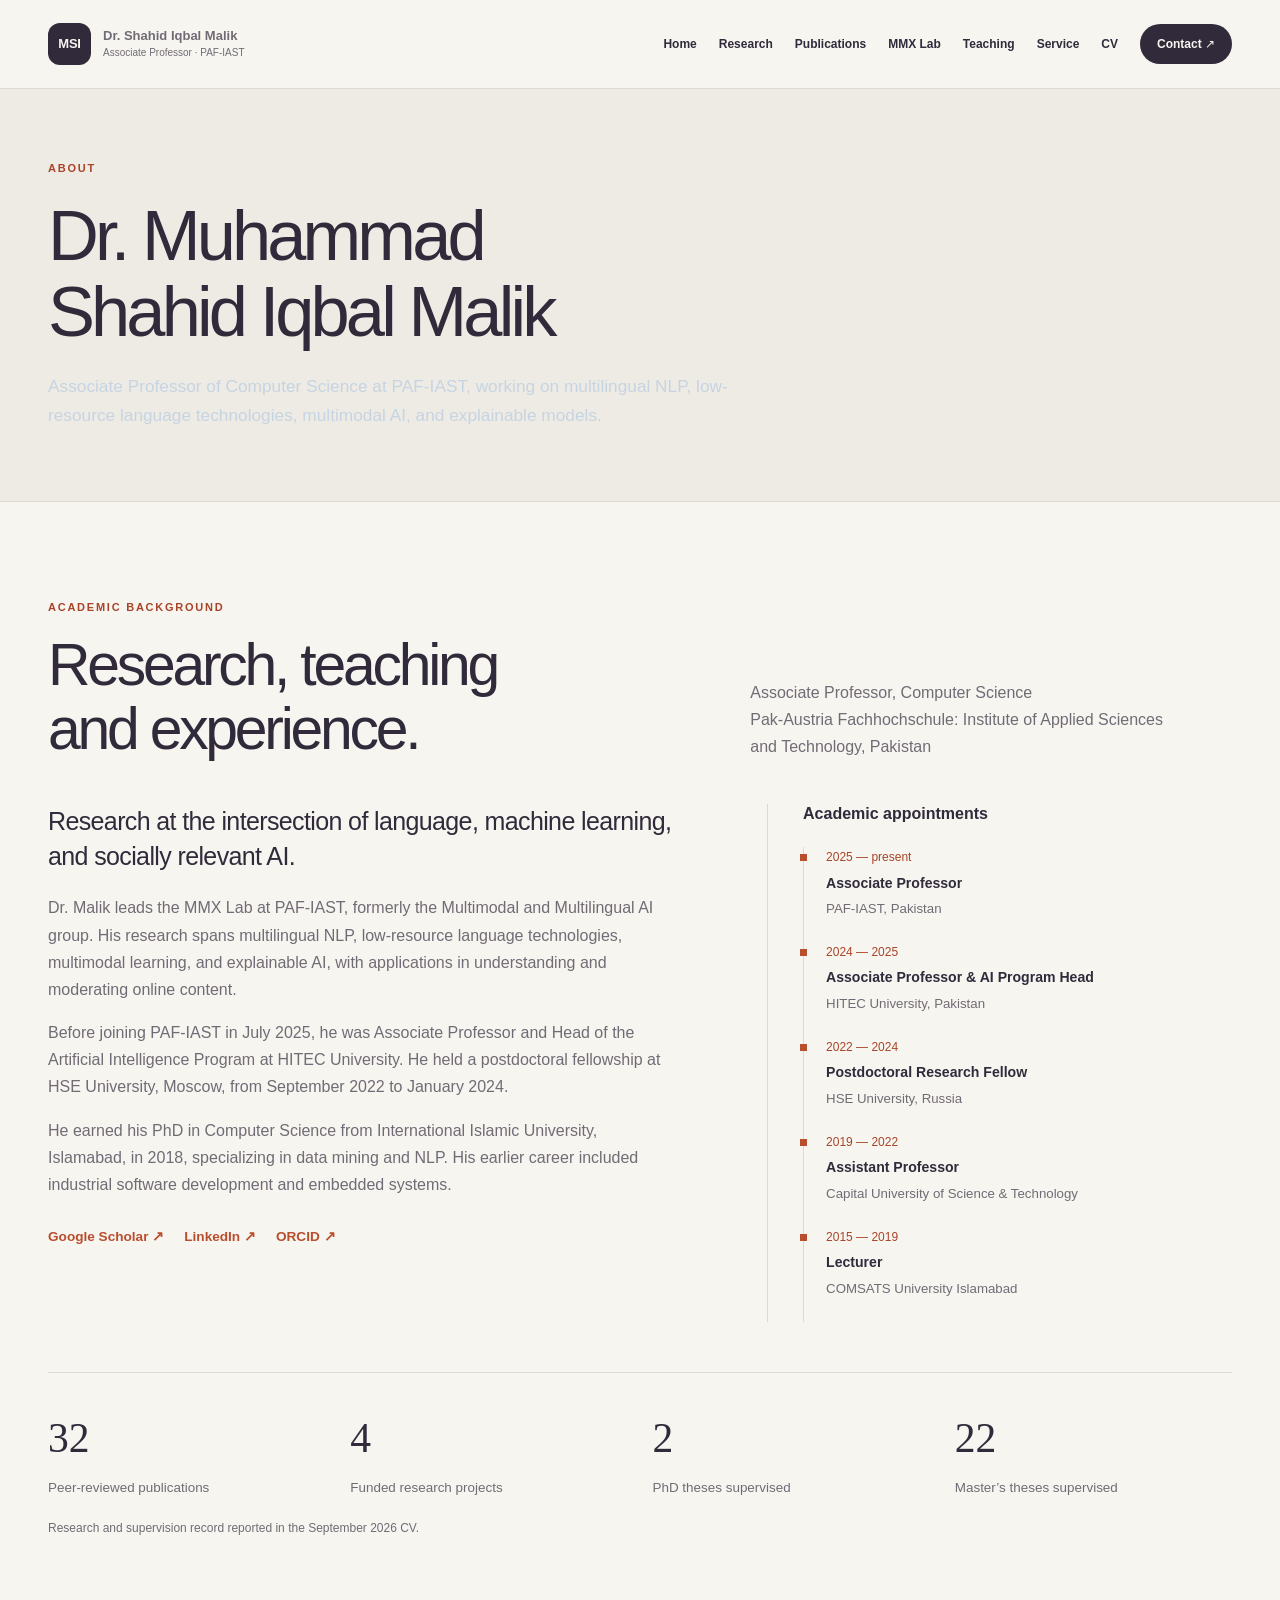
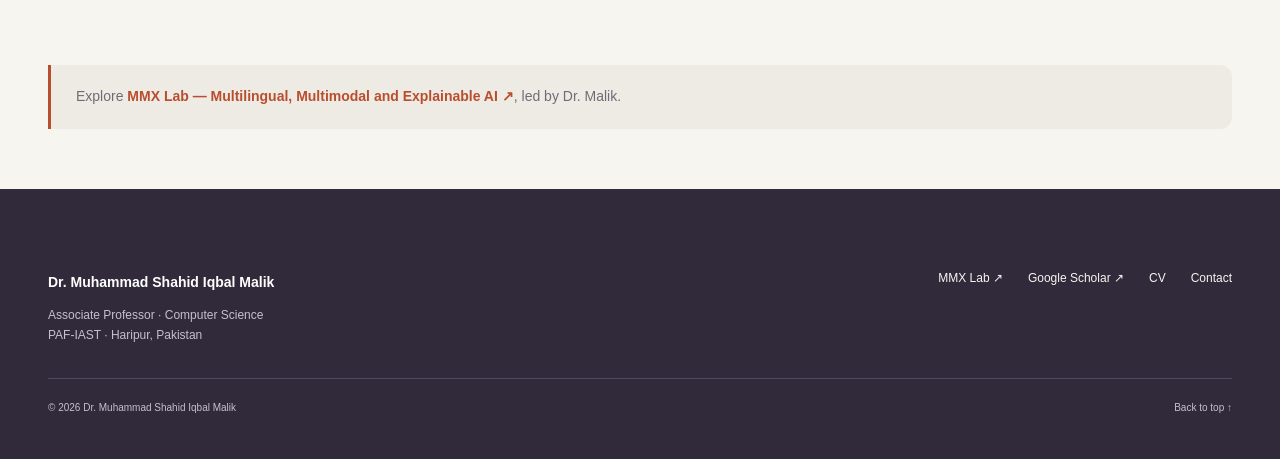
==== commit 05a03222: "Add files via upload" ====
--- a/about/index.html
+++ b/about/index.html
@@ -1,147 +1,1619 @@
-<!DOCTYPE html>
+<!doctype html>
 <html lang="en">
-<head>
-<!-- Self-contained page: all CSS, JavaScript and images are embedded. Preserve this folder structure for clean page URLs. -->
-  <meta charset="UTF-8">
-  <meta name="viewport" content="width=device-width, initial-scale=1">
-  <meta name="description" content="Personal academic website of Dr. Muhammad Shahid Iqbal Malik, Associate Professor of Computer Science at PAF-IAST. Research, publications, teaching, academic service, CV and contact information.">
-  <meta name="theme-color" content="#102740">
-  <title>About | Dr. Muhammad Shahid Iqbal Malik</title>
-  <style>
-/* Palette, type and spacing can be customized here. No external dependencies. */
-:root{--navy:#102740;--ink:#142d44;--muted:#536577;--blue:#175bcc;--pale:#eef4fa;--line:#d8e2ec;--white:#fff;--container:1160px}
-*{box-sizing:border-box}html{scroll-behavior:smooth;scroll-padding-top:110px}body{margin:0;color:var(--ink);background:var(--white);font:16px/1.65 system-ui,-apple-system,BlinkMacSystemFont,"Segoe UI",sans-serif}a{color:inherit;text-decoration:none}a:hover{color:var(--blue)}a:focus-visible,button:focus-visible{outline:3px solid #377bee;outline-offset:5px}button{font:inherit}img{max-width:100%;display:block}h1,h2,h3,p{margin:0}h1,h2{font-family:Georgia,"Times New Roman",serif;font-weight:400}h2{font-size:clamp(2rem,4vw,3.15rem);line-height:1.12;letter-spacing:-.035em}h3{font-size:1.22rem;line-height:1.35}p+p{margin-top:1rem}.container{width:min(var(--container),calc(100% - 72px));margin-inline:auto}.skip-link{position:fixed;left:16px;top:-80px;background:white;padding:12px;z-index:100}.skip-link:focus{top:12px}.site-header{position:sticky;top:0;z-index:20;border-bottom:1px solid var(--line);background:rgba(255,255,255,.97)}.header-inner{min-height:96px;display:flex;align-items:center;justify-content:space-between;gap:30px}.brand{display:flex;align-items:center;gap:14px}.brand-mark{font-size:1.3rem;font-weight:750;letter-spacing:-.07em;border:1px solid #b8c9db;display:grid;grid-auto-flow:column;align-items:center;padding:6px 9px;height:46px}.brand-mark span{color:var(--blue);margin:0 3px;font-weight:400}.brand-name{font-size:.86rem;line-height:1.35}.brand-name strong{font-weight:650}nav{display:flex;align-items:center;gap:27px;font-size:.9rem;font-weight:550}nav a{padding:10px 0;white-space:nowrap}nav a[aria-current="location"]{color:var(--blue);box-shadow:0 2px var(--blue)}.nav-contact{border-left:1px solid var(--line);padding-left:25px}button[hidden]{display:none}.menu-toggle{background:transparent;border:1px solid var(--line);padding:8px 12px;color:var(--ink)}.hero{background:var(--pale);overflow:hidden}.hero-grid{display:grid;grid-template-columns:1.4fr .75fr;gap:100px;padding-block:75px 60px;align-items:center}.eyebrow{font-size:.76rem;letter-spacing:.16em;text-transform:uppercase;font-weight:650;color:var(--blue);margin-bottom:25px}h1{font-size:clamp(3rem,5.3vw,4.6rem);letter-spacing:-.05em;line-height:1.07}h1 em{color:var(--blue);font-weight:400}.title-dot{color:var(--blue)}.hero-intro{font-size:1.2rem;line-height:1.5;margin-top:28px}.hero-description{font-size:1rem;color:var(--muted);max-width:560px;margin-top:18px}.hero-actions{display:flex;align-items:center;gap:26px;margin-top:30px;flex-wrap:wrap}.button{display:inline-flex;align-items:center;gap:24px;background:var(--blue);color:white;padding:13px 19px;font-size:.9rem;font-weight:550;border:1px solid var(--blue);transition:background .18s}.button:hover{background:var(--navy);color:white}.text-link{display:inline-block;font-size:.9rem;font-weight:600;border-bottom:1px solid #9ab1cb;padding-block:4px}.lead-portrait{margin:0;max-width:350px}.portrait-frame{position:relative;border-radius:2px;overflow:hidden;background:#dce4e9}.portrait-frame img{width:100%;height:auto;aspect-ratio:538/650;object-fit:cover;object-position:50% 24%}.portrait-label{position:absolute;left:0;bottom:0;background:var(--navy);color:white;padding:9px 17px;font-size:.7rem;letter-spacing:.16em}.lead-portrait figcaption{margin-top:18px}.lead-portrait figcaption a{font-size:1rem;font-weight:650}.lead-portrait figcaption p{color:var(--muted);font-size:.84rem;line-height:1.6;margin:5px 0 0}.hero-foot{display:flex;justify-content:space-between;gap:15px;border-top:1px solid #cbd8e7;padding-block:21px;font-size:.7rem;letter-spacing:.18em;color:var(--muted)}.section{padding-block:90px}.section-heading{display:grid;grid-template-columns:1fr .75fr;gap:90px;align-items:end;margin-bottom:44px}.section-heading .eyebrow{margin-bottom:17px}.section-heading>p,.section-heading>div>p:not(.eyebrow){color:var(--muted);max-width:440px}.section-heading .text-link{margin-top:16px}.research-grid{display:grid;grid-template-columns:repeat(3,1fr);border-top:1px solid var(--line);border-left:1px solid var(--line)}.research-card,.research-note{padding:29px;border-right:1px solid var(--line);border-bottom:1px solid var(--line);display:flex;flex-direction:column;align-items:flex-start}.card-index{font-size:.78rem;color:var(--blue);margin-bottom:29px}.research-card h3{margin-bottom:13px}.research-card p{color:var(--muted);font-size:.94rem}.research-card .card-keywords{font-size:.76rem;margin-top:auto;padding-top:24px;color:var(--blue);line-height:1.6}.research-note{background:var(--navy);color:white}.research-note .eyebrow{color:#abc9fb;margin-bottom:18px;font-size:.7rem}.research-note h3{font-family:Georgia,serif;font-size:2.1rem;font-weight:400}.research-note p:not(.eyebrow){font-size:.91rem;color:#cedae7;margin-top:18px}.research-note a{font-size:.85rem;margin-top:24px;border-bottom:1px solid #71869d}.research-note a:hover{color:#abc9fb}.publications-section{background:#f6f8fb}.publication-list{list-style:none;margin:0;padding:0;border-top:1px solid #bdccdc}.publication{display:grid;grid-template-columns:85px 1fr;gap:32px;padding:26px 0;border-bottom:1px solid var(--line)}.pub-year{font-family:Georgia,serif;font-size:1.6rem;color:var(--muted)}.pub-venue{font-size:.77rem;color:var(--blue);margin:0 0 7px}.publication h3{font-size:1.12rem;font-weight:600;max-width:950px}.publication h3 span{color:var(--blue);white-space:nowrap}.authors{font-size:.83rem;color:var(--muted);margin-top:9px}.pub-topic{font-size:.73rem;color:#536577;margin-top:9px;letter-spacing:.025em}.bio-grid{display:grid;grid-template-columns:1.15fr .85fr;gap:90px}.bio p{color:var(--muted)}.bio .large-text{font-family:Georgia,serif;font-size:1.65rem;line-height:1.4;color:var(--ink);margin-bottom:20px}.profile-links{display:flex;gap:20px;flex-wrap:wrap;margin-top:27px;font-size:.85rem;font-weight:600;color:var(--blue)}.experience{border-left:1px solid var(--line);padding-left:35px}.experience h3{font-size:1rem;margin-bottom:22px}.experience ol{list-style:none;padding:0;margin:0}.experience li{position:relative;padding:0 0 21px 22px;border-left:1px solid var(--line)}.experience li:before{content:"";position:absolute;left:-4px;top:7px;width:7px;height:7px;background:var(--blue)}.experience span{font-size:.75rem;color:var(--blue);display:block;margin-bottom:4px}.experience strong{font-size:.88rem;font-weight:600;display:block}.experience p{font-size:.83rem;color:var(--muted);margin-top:3px}.research-record{display:grid;grid-template-columns:repeat(4,1fr);gap:25px;border-top:1px solid var(--line);padding-top:30px;margin-top:50px}.research-record strong{display:block;font-family:Georgia,serif;font-size:2.6rem;font-weight:400}.research-record span{font-size:.84rem;color:var(--muted)}.record-note{font-size:.75rem;color:var(--muted);margin-top:18px}.teaching-section{background:var(--pale)}.teaching-grid{display:grid;grid-template-columns:1fr 1.1fr 1fr;gap:38px}.teaching-grid h3{font-size:1rem}.teaching-grid p,.teaching-grid li{font-size:.9rem;color:var(--muted)}.teaching-grid ul{padding-left:19px;margin:15px 0 27px}.teaching-grid li{margin-bottom:8px}.teaching-grid p{margin-top:14px}.teaching-grid .muted{font-size:.76rem}.contact-section{background:var(--navy);color:white;padding-block:75px}.contact-grid{display:grid;grid-template-columns:1.1fr .9fr;gap:110px}.contact-section .eyebrow{color:#a9c7f7}.contact-section h2{font-size:3.3rem}.contact-section p:not(.eyebrow):not(.contact-label){color:#c6d4e2;margin-top:24px;max-width:500px}.contact-details{padding-top:9px}.contact-label{color:#a9c7f7;font-size:.71rem;letter-spacing:.14em;margin-bottom:14px}.email-link{font-size:1.15rem;border-bottom:1px solid #6b7e94;padding-bottom:7px;display:inline-block;overflow-wrap:anywhere}.contact-details .contact-label:not(:first-child){margin-top:37px}.contact-details p:not(.contact-label){font-size:.91rem;margin-top:0!important}.contact-details>a:last-child{display:inline-block;font-size:.85rem;margin-top:18px}.contact-section a:hover{color:#aacbff}footer{background:var(--navy);color:#c6d4e2}.footer-inner{border-top:1px solid #354a61;padding-block:23px;display:flex;justify-content:space-between;gap:24px;font-size:.75rem}footer a:hover{color:white}
-@media(min-width:901px){.menu-toggle{display:none}}
-@media(max-width:1050px){.hero-grid{gap:50px}.header-inner{gap:20px}nav{gap:18px}.brand-name{font-size:.75rem}.nav-contact{padding-left:17px}.section-heading,.bio-grid{gap:45px}.contact-grid{gap:55px}}
-@media(max-width:900px){.container{width:calc(100% - 48px)}.header-inner{min-height:82px;flex-wrap:wrap;padding-block:14px}.brand-name{font-size:.82rem}nav{width:100%;flex-wrap:wrap;gap:22px;padding:5px 0 8px}.js nav{display:none}.js nav.is-open{display:flex}.nav-contact{border-left:0;padding-left:0}.hero-grid{padding-block:55px 42px;grid-template-columns:1.2fr .8fr;gap:30px}h1{font-size:3.2rem}.hero-actions{gap:16px}.lead-portrait figcaption a{font-size:.9rem}.hero-foot{font-size:.63rem;letter-spacing:.09em}.research-grid{grid-template-columns:repeat(2,1fr)}.section{padding-block:65px}.section-heading{gap:30px}.teaching-grid{grid-template-columns:1fr 1fr}.teaching-grid article:last-child{grid-column:1/-1;border-top:1px solid #cbd8e7;padding-top:25px}.contact-grid{gap:35px}.email-link{font-size:1rem}}
-@media(max-width:600px){.container{width:calc(100% - 36px)}html{scroll-padding-top:95px}.brand-mark{font-size:1.05rem;height:40px}.brand-name{font-size:.72rem}.brand{gap:9px}.menu-toggle{font-size:.8rem}.header-inner{gap:10px;min-height:75px}nav{gap:8px 20px;font-size:.84rem}.hero-grid{grid-template-columns:1fr;gap:37px;padding-top:40px}.hero h1{font-size:clamp(2.7rem,10vw,3.6rem)}.eyebrow{margin-bottom:20px}.hero-intro{font-size:1.1rem}.hero-description{font-size:.95rem}.hero-actions{align-items:flex-start;gap:15px}.lead-portrait{max-width:none;display:grid;grid-template-columns:120px 1fr;gap:18px;align-items:center}.portrait-frame img{aspect-ratio:1/1.15}.portrait-label{font-size:.5rem;padding:4px 8px;letter-spacing:.06em}.lead-portrait figcaption{margin:0}.lead-portrait figcaption p{font-size:.74rem}.hero-foot{display:grid;grid-template-columns:1fr 1fr;gap:11px;padding-block:17px}.section{padding-block:50px}.section-heading{grid-template-columns:1fr;gap:20px;margin-bottom:30px}.section-heading h2{font-size:2.4rem}.section-heading>p,.section-heading>div>p:not(.eyebrow){font-size:.95rem}.research-grid{grid-template-columns:1fr}.research-card,.research-note{padding:25px}.card-index{margin-bottom:14px}.research-card .card-keywords{padding-top:17px}.research-note h3 br{display:none}.publication{grid-template-columns:46px 1fr;gap:13px;padding-block:23px}.pub-year{font-size:1.2rem}.pub-venue{font-size:.72rem}.publication h3{font-size:1.02rem}.authors{font-size:.77rem}.bio-grid{grid-template-columns:1fr;gap:35px}.experience{padding-left:22px}.research-record{grid-template-columns:1fr 1fr;gap:18px;margin-top:30px}.research-record span{font-size:.8rem}.teaching-grid{grid-template-columns:1fr;gap:25px}.teaching-grid article:last-child{grid-column:auto}.teaching-grid ul{margin-bottom:20px}.contact-grid{grid-template-columns:1fr;gap:35px}.contact-section{padding-block:50px}.contact-section h2{font-size:2.7rem}.email-link{font-size:1rem}.footer-inner{flex-direction:column;gap:10px}.profile-links{gap:16px}}
-@media(prefers-reduced-motion:reduce){html{scroll-behavior:auto}*{transition:none!important}}
-@media print{.site-header,.hero-actions,.hero-foot,.menu-toggle,.footer-inner a{display:none}body{font-size:11pt}.container{width:100%}.section,.contact-section{padding-block:25px}.hero-grid{padding-block:20px}.publication,.research-card{break-inside:avoid}.contact-section,footer,.research-note{background:white;color:#142d44}.contact-section p,.research-note p{color:#536577!important}a{color:inherit}h1{font-size:34pt}}
+  <head>
+    <!-- Self-contained page: all CSS, JavaScript and images are embedded. Preserve this folder structure for clean page URLs. -->
+    <meta charset="UTF-8" />
+    <meta name="viewport" content="width=device-width, initial-scale=1" />
+    <meta
+      name="description"
+      content="Personal academic website of Dr. Muhammad Shahid Iqbal Malik, Associate Professor of Computer Science at PAF-IAST. Research, publications, teaching, academic service, CV and contact information."
+    />
+    <meta name="theme-color" content="#302a3b" />
+    <title>About | Dr. Muhammad Shahid Iqbal Malik</title>
+    <style>
+      /* Palette, type and spacing can be customized here. No external dependencies. */
+      :root {
+        --navy: #102740;
+        --ink: #142d44;
+        --muted: #536577;
+        --blue: #175bcc;
+        --pale: #eef4fa;
+        --line: #d8e2ec;
+        --white: #fff;
+        --container: 1160px;
+      }
+      * {
+        box-sizing: border-box;
+      }
+      html {
+        scroll-behavior: smooth;
+        scroll-padding-top: 110px;
+      }
+      body {
+        margin: 0;
+        color: var(--ink);
+        background: var(--white);
+        font:
+          16px/1.65 system-ui,
+          -apple-system,
+          BlinkMacSystemFont,
+          "Segoe UI",
+          sans-serif;
+      }
+      a {
+        color: inherit;
+        text-decoration: none;
+      }
+      a:hover {
+        color: var(--blue);
+      }
+      a:focus-visible,
+      button:focus-visible {
+        outline: 3px solid #377bee;
+        outline-offset: 5px;
+      }
+      button {
+        font: inherit;
+      }
+      img {
+        max-width: 100%;
+        display: block;
+      }
+      h1,
+      h2,
+      h3,
+      p {
+        margin: 0;
+      }
+      h1,
+      h2 {
+        font-family: Georgia, "Times New Roman", serif;
+        font-weight: 400;
+      }
+      h2 {
+        font-size: clamp(2rem, 4vw, 3.15rem);
+        line-height: 1.12;
+        letter-spacing: -0.035em;
+      }
+      h3 {
+        font-size: 1.22rem;
+        line-height: 1.35;
+      }
+      p + p {
+        margin-top: 1rem;
+      }
+      .container {
+        width: min(var(--container), calc(100% - 72px));
+        margin-inline: auto;
+      }
+      .skip-link {
+        position: fixed;
+        left: 16px;
+        top: -80px;
+        background: white;
+        padding: 12px;
+        z-index: 100;
+      }
+      .skip-link:focus {
+        top: 12px;
+      }
+      .site-header {
+        position: sticky;
+        top: 0;
+        z-index: 20;
+        border-bottom: 1px solid var(--line);
+        background: rgba(255, 255, 255, 0.97);
+      }
+      .header-inner {
+        min-height: 96px;
+        display: flex;
+        align-items: center;
+        justify-content: space-between;
+        gap: 30px;
+      }
+      .brand {
+        display: flex;
+        align-items: center;
+        gap: 14px;
+      }
+      .brand-mark {
+        font-size: 1.3rem;
+        font-weight: 750;
+        letter-spacing: -0.07em;
+        border: 1px solid #b8c9db;
+        display: grid;
+        grid-auto-flow: column;
+        align-items: center;
+        padding: 6px 9px;
+        height: 46px;
+      }
+      .brand-mark span {
+        color: var(--blue);
+        margin: 0 3px;
+        font-weight: 400;
+      }
+      .brand-name {
+        font-size: 0.86rem;
+        line-height: 1.35;
+      }
+      .brand-name strong {
+        font-weight: 650;
+      }
+      nav {
+        display: flex;
+        align-items: center;
+        gap: 27px;
+        font-size: 0.9rem;
+        font-weight: 550;
+      }
+      nav a {
+        padding: 10px 0;
+        white-space: nowrap;
+      }
+      nav a[aria-current="location"] {
+        color: var(--blue);
+        box-shadow: 0 2px var(--blue);
+      }
+      .nav-contact {
+        border-left: 1px solid var(--line);
+        padding-left: 25px;
+      }
+      button[hidden] {
+        display: none;
+      }
+      .menu-toggle {
+        background: transparent;
+        border: 1px solid var(--line);
+        padding: 8px 12px;
+        color: var(--ink);
+      }
+      .hero {
+        background: var(--pale);
+        overflow: hidden;
+      }
+      .hero-grid {
+        display: grid;
+        grid-template-columns: 1.4fr 0.75fr;
+        gap: 100px;
+        padding-block: 75px 60px;
+        align-items: center;
+      }
+      .eyebrow {
+        font-size: 0.76rem;
+        letter-spacing: 0.16em;
+        text-transform: uppercase;
+        font-weight: 650;
+        color: var(--blue);
+        margin-bottom: 25px;
+      }
+      h1 {
+        font-size: clamp(3rem, 5.3vw, 4.6rem);
+        letter-spacing: -0.05em;
+        line-height: 1.07;
+      }
+      h1 em {
+        color: var(--blue);
+        font-weight: 400;
+      }
+      .title-dot {
+        color: var(--blue);
+      }
+      .hero-intro {
+        font-size: 1.2rem;
+        line-height: 1.5;
+        margin-top: 28px;
+      }
+      .hero-description {
+        font-size: 1rem;
+        color: var(--muted);
+        max-width: 560px;
+        margin-top: 18px;
+      }
+      .hero-actions {
+        display: flex;
+        align-items: center;
+        gap: 26px;
+        margin-top: 30px;
+        flex-wrap: wrap;
+      }
+      .button {
+        display: inline-flex;
+        align-items: center;
+        gap: 24px;
+        background: var(--blue);
+        color: white;
+        padding: 13px 19px;
+        font-size: 0.9rem;
+        font-weight: 550;
+        border: 1px solid var(--blue);
+        transition: background 0.18s;
+      }
+      .button:hover {
+        background: var(--navy);
+        color: white;
+      }
+      .text-link {
+        display: inline-block;
+        font-size: 0.9rem;
+        font-weight: 600;
+        border-bottom: 1px solid #9ab1cb;
+        padding-block: 4px;
+      }
+      .lead-portrait {
+        margin: 0;
+        max-width: 350px;
+      }
+      .portrait-frame {
+        position: relative;
+        border-radius: 2px;
+        overflow: hidden;
+        background: #dce4e9;
+      }
+      .portrait-frame img {
+        width: 100%;
+        height: auto;
+        aspect-ratio: 538/650;
+        object-fit: cover;
+        object-position: 50% 24%;
+      }
+      .portrait-label {
+        position: absolute;
+        left: 0;
+        bottom: 0;
+        background: var(--navy);
+        color: white;
+        padding: 9px 17px;
+        font-size: 0.7rem;
+        letter-spacing: 0.16em;
+      }
+      .lead-portrait figcaption {
+        margin-top: 18px;
+      }
+      .lead-portrait figcaption a {
+        font-size: 1rem;
+        font-weight: 650;
+      }
+      .lead-portrait figcaption p {
+        color: var(--muted);
+        font-size: 0.84rem;
+        line-height: 1.6;
+        margin: 5px 0 0;
+      }
+      .hero-foot {
+        display: flex;
+        justify-content: space-between;
+        gap: 15px;
+        border-top: 1px solid #cbd8e7;
+        padding-block: 21px;
+        font-size: 0.7rem;
+        letter-spacing: 0.18em;
+        color: var(--muted);
+      }
+      .section {
+        padding-block: 90px;
+      }
+      .section-heading {
+        display: grid;
+        grid-template-columns: 1fr 0.75fr;
+        gap: 90px;
+        align-items: end;
+        margin-bottom: 44px;
+      }
+      .section-heading .eyebrow {
+        margin-bottom: 17px;
+      }
+      .section-heading > p,
+      .section-heading > div > p:not(.eyebrow) {
+        color: var(--muted);
+        max-width: 440px;
+      }
+      .section-heading .text-link {
+        margin-top: 16px;
+      }
+      .research-grid {
+        display: grid;
+        grid-template-columns: repeat(3, 1fr);
+        border-top: 1px solid var(--line);
+        border-left: 1px solid var(--line);
+      }
+      .research-card,
+      .research-note {
+        padding: 29px;
+        border-right: 1px solid var(--line);
+        border-bottom: 1px solid var(--line);
+        display: flex;
+        flex-direction: column;
+        align-items: flex-start;
+      }
+      .card-index {
+        font-size: 0.78rem;
+        color: var(--blue);
+        margin-bottom: 29px;
+      }
+      .research-card h3 {
+        margin-bottom: 13px;
+      }
+      .research-card p {
+        color: var(--muted);
+        font-size: 0.94rem;
+      }
+      .research-card .card-keywords {
+        font-size: 0.76rem;
+        margin-top: auto;
+        padding-top: 24px;
+        color: var(--blue);
+        line-height: 1.6;
+      }
+      .research-note {
+        background: var(--navy);
+        color: white;
+      }
+      .research-note .eyebrow {
+        color: #abc9fb;
+        margin-bottom: 18px;
+        font-size: 0.7rem;
+      }
+      .research-note h3 {
+        font-family: Georgia, serif;
+        font-size: 2.1rem;
+        font-weight: 400;
+      }
+      .research-note p:not(.eyebrow) {
+        font-size: 0.91rem;
+        color: #cedae7;
+        margin-top: 18px;
+      }
+      .research-note a {
+        font-size: 0.85rem;
+        margin-top: 24px;
+        border-bottom: 1px solid #71869d;
+      }
+      .research-note a:hover {
+        color: #abc9fb;
+      }
+      .publications-section {
+        background: #f6f8fb;
+      }
+      .publication-list {
+        list-style: none;
+        margin: 0;
+        padding: 0;
+        border-top: 1px solid #bdccdc;
+      }
+      .publication {
+        display: grid;
+        grid-template-columns: 85px 1fr;
+        gap: 32px;
+        padding: 26px 0;
+        border-bottom: 1px solid var(--line);
+      }
+      .pub-year {
+        font-family: Georgia, serif;
+        font-size: 1.6rem;
+        color: var(--muted);
+      }
+      .pub-venue {
+        font-size: 0.77rem;
+        color: var(--blue);
+        margin: 0 0 7px;
+      }
+      .publication h3 {
+        font-size: 1.12rem;
+        font-weight: 600;
+        max-width: 950px;
+      }
+      .publication h3 span {
+        color: var(--blue);
+        white-space: nowrap;
+      }
+      .authors {
+        font-size: 0.83rem;
+        color: var(--muted);
+        margin-top: 9px;
+      }
+      .pub-topic {
+        font-size: 0.73rem;
+        color: #536577;
+        margin-top: 9px;
+        letter-spacing: 0.025em;
+      }
+      .bio-grid {
+        display: grid;
+        grid-template-columns: 1.15fr 0.85fr;
+        gap: 90px;
+      }
+      .bio p {
+        color: var(--muted);
+      }
+      .bio .large-text {
+        font-family: Georgia, serif;
+        font-size: 1.65rem;
+        line-height: 1.4;
+        color: var(--ink);
+        margin-bottom: 20px;
+      }
+      .profile-links {
+        display: flex;
+        gap: 20px;
+        flex-wrap: wrap;
+        margin-top: 27px;
+        font-size: 0.85rem;
+        font-weight: 600;
+        color: var(--blue);
+      }
+      .experience {
+        border-left: 1px solid var(--line);
+        padding-left: 35px;
+      }
+      .experience h3 {
+        font-size: 1rem;
+        margin-bottom: 22px;
+      }
+      .experience ol {
+        list-style: none;
+        padding: 0;
+        margin: 0;
+      }
+      .experience li {
+        position: relative;
+        padding: 0 0 21px 22px;
+        border-left: 1px solid var(--line);
+      }
+      .experience li:before {
+        content: "";
+        position: absolute;
+        left: -4px;
+        top: 7px;
+        width: 7px;
+        height: 7px;
+        background: var(--blue);
+      }
+      .experience span {
+        font-size: 0.75rem;
+        color: var(--blue);
+        display: block;
+        margin-bottom: 4px;
+      }
+      .experience strong {
+        font-size: 0.88rem;
+        font-weight: 600;
+        display: block;
+      }
+      .experience p {
+        font-size: 0.83rem;
+        color: var(--muted);
+        margin-top: 3px;
+      }
+      .research-record {
+        display: grid;
+        grid-template-columns: repeat(4, 1fr);
+        gap: 25px;
+        border-top: 1px solid var(--line);
+        padding-top: 30px;
+        margin-top: 50px;
+      }
+      .research-record strong {
+        display: block;
+        font-family: Georgia, serif;
+        font-size: 2.6rem;
+        font-weight: 400;
+      }
+      .research-record span {
+        font-size: 0.84rem;
+        color: var(--muted);
+      }
+      .record-note {
+        font-size: 0.75rem;
+        color: var(--muted);
+        margin-top: 18px;
+      }
+      .teaching-section {
+        background: var(--pale);
+      }
+      .teaching-grid {
+        display: grid;
+        grid-template-columns: 1fr 1.1fr 1fr;
+        gap: 38px;
+      }
+      .teaching-grid h3 {
+        font-size: 1rem;
+      }
+      .teaching-grid p,
+      .teaching-grid li {
+        font-size: 0.9rem;
+        color: var(--muted);
+      }
+      .teaching-grid ul {
+        padding-left: 19px;
+        margin: 15px 0 27px;
+      }
+      .teaching-grid li {
+        margin-bottom: 8px;
+      }
+      .teaching-grid p {
+        margin-top: 14px;
+      }
+      .teaching-grid .muted {
+        font-size: 0.76rem;
+      }
+      .contact-section {
+        background: var(--navy);
+        color: white;
+        padding-block: 75px;
+      }
+      .contact-grid {
+        display: grid;
+        grid-template-columns: 1.1fr 0.9fr;
+        gap: 110px;
+      }
+      .contact-section .eyebrow {
+        color: #a9c7f7;
+      }
+      .contact-section h2 {
+        font-size: 3.3rem;
+      }
+      .contact-section p:not(.eyebrow):not(.contact-label) {
+        color: #c6d4e2;
+        margin-top: 24px;
+        max-width: 500px;
+      }
+      .contact-details {
+        padding-top: 9px;
+      }
+      .contact-label {
+        color: #a9c7f7;
+        font-size: 0.71rem;
+        letter-spacing: 0.14em;
+        margin-bottom: 14px;
+      }
+      .email-link {
+        font-size: 1.15rem;
+        border-bottom: 1px solid #6b7e94;
+        padding-bottom: 7px;
+        display: inline-block;
+        overflow-wrap: anywhere;
+      }
+      .contact-details .contact-label:not(:first-child) {
+        margin-top: 37px;
+      }
+      .contact-details p:not(.contact-label) {
+        font-size: 0.91rem;
+        margin-top: 0 !important;
+      }
+      .contact-details > a:last-child {
+        display: inline-block;
+        font-size: 0.85rem;
+        margin-top: 18px;
+      }
+      .contact-section a:hover {
+        color: #aacbff;
+      }
+      footer {
+        background: var(--navy);
+        color: #c6d4e2;
+      }
+      .footer-inner {
+        border-top: 1px solid #354a61;
+        padding-block: 23px;
+        display: flex;
+        justify-content: space-between;
+        gap: 24px;
+        font-size: 0.75rem;
+      }
+      footer a:hover {
+        color: white;
+      }
+      @media (min-width: 901px) {
+        .menu-toggle {
+          display: none;
+        }
+      }
+      @media (max-width: 1050px) {
+        .hero-grid {
+          gap: 50px;
+        }
+        .header-inner {
+          gap: 20px;
+        }
+        nav {
+          gap: 18px;
+        }
+        .brand-name {
+          font-size: 0.75rem;
+        }
+        .nav-contact {
+          padding-left: 17px;
+        }
+        .section-heading,
+        .bio-grid {
+          gap: 45px;
+        }
+        .contact-grid {
+          gap: 55px;
+        }
+      }
+      @media (max-width: 900px) {
+        .container {
+          width: calc(100% - 48px);
+        }
+        .header-inner {
+          min-height: 82px;
+          flex-wrap: wrap;
+          padding-block: 14px;
+        }
+        .brand-name {
+          font-size: 0.82rem;
+        }
+        nav {
+          width: 100%;
+          flex-wrap: wrap;
+          gap: 22px;
+          padding: 5px 0 8px;
+        }
+        .js nav {
+          display: none;
+        }
+        .js nav.is-open {
+          display: flex;
+        }
+        .nav-contact {
+          border-left: 0;
+          padding-left: 0;
+        }
+        .hero-grid {
+          padding-block: 55px 42px;
+          grid-template-columns: 1.2fr 0.8fr;
+          gap: 30px;
+        }
+        h1 {
+          font-size: 3.2rem;
+        }
+        .hero-actions {
+          gap: 16px;
+        }
+        .lead-portrait figcaption a {
+          font-size: 0.9rem;
+        }
+        .hero-foot {
+          font-size: 0.63rem;
+          letter-spacing: 0.09em;
+        }
+        .research-grid {
+          grid-template-columns: repeat(2, 1fr);
+        }
+        .section {
+          padding-block: 65px;
+        }
+        .section-heading {
+          gap: 30px;
+        }
+        .teaching-grid {
+          grid-template-columns: 1fr 1fr;
+        }
+        .teaching-grid article:last-child {
+          grid-column: 1/-1;
+          border-top: 1px solid #cbd8e7;
+          padding-top: 25px;
+        }
+        .contact-grid {
+          gap: 35px;
+        }
+        .email-link {
+          font-size: 1rem;
+        }
+      }
+      @media (max-width: 600px) {
+        .container {
+          width: calc(100% - 36px);
+        }
+        html {
+          scroll-padding-top: 95px;
+        }
+        .brand-mark {
+          font-size: 1.05rem;
+          height: 40px;
+        }
+        .brand-name {
+          font-size: 0.72rem;
+        }
+        .brand {
+          gap: 9px;
+        }
+        .menu-toggle {
+          font-size: 0.8rem;
+        }
+        .header-inner {
+          gap: 10px;
+          min-height: 75px;
+        }
+        nav {
+          gap: 8px 20px;
+          font-size: 0.84rem;
+        }
+        .hero-grid {
+          grid-template-columns: 1fr;
+          gap: 37px;
+          padding-top: 40px;
+        }
+        .hero h1 {
+          font-size: clamp(2.7rem, 10vw, 3.6rem);
+        }
+        .eyebrow {
+          margin-bottom: 20px;
+        }
+        .hero-intro {
+          font-size: 1.1rem;
+        }
+        .hero-description {
+          font-size: 0.95rem;
+        }
+        .hero-actions {
+          align-items: flex-start;
+          gap: 15px;
+        }
+        .lead-portrait {
+          max-width: none;
+          display: grid;
+          grid-template-columns: 120px 1fr;
+          gap: 18px;
+          align-items: center;
+        }
+        .portrait-frame img {
+          aspect-ratio: 1/1.15;
+        }
+        .portrait-label {
+          font-size: 0.5rem;
+          padding: 4px 8px;
+          letter-spacing: 0.06em;
+        }
+        .lead-portrait figcaption {
+          margin: 0;
+        }
+        .lead-portrait figcaption p {
+          font-size: 0.74rem;
+        }
+        .hero-foot {
+          display: grid;
+          grid-template-columns: 1fr 1fr;
+          gap: 11px;
+          padding-block: 17px;
+        }
+        .section {
+          padding-block: 50px;
+        }
+        .section-heading {
+          grid-template-columns: 1fr;
+          gap: 20px;
+          margin-bottom: 30px;
+        }
+        .section-heading h2 {
+          font-size: 2.4rem;
+        }
+        .section-heading > p,
+        .section-heading > div > p:not(.eyebrow) {
+          font-size: 0.95rem;
+        }
+        .research-grid {
+          grid-template-columns: 1fr;
+        }
+        .research-card,
+        .research-note {
+          padding: 25px;
+        }
+        .card-index {
+          margin-bottom: 14px;
+        }
+        .research-card .card-keywords {
+          padding-top: 17px;
+        }
+        .research-note h3 br {
+          display: none;
+        }
+        .publication {
+          grid-template-columns: 46px 1fr;
+          gap: 13px;
+          padding-block: 23px;
+        }
+        .pub-year {
+          font-size: 1.2rem;
+        }
+        .pub-venue {
+          font-size: 0.72rem;
+        }
+        .publication h3 {
+          font-size: 1.02rem;
+        }
+        .authors {
+          font-size: 0.77rem;
+        }
+        .bio-grid {
+          grid-template-columns: 1fr;
+          gap: 35px;
+        }
+        .experience {
+          padding-left: 22px;
+        }
+        .research-record {
+          grid-template-columns: 1fr 1fr;
+          gap: 18px;
+          margin-top: 30px;
+        }
+        .research-record span {
+          font-size: 0.8rem;
+        }
+        .teaching-grid {
+          grid-template-columns: 1fr;
+          gap: 25px;
+        }
+        .teaching-grid article:last-child {
+          grid-column: auto;
+        }
+        .teaching-grid ul {
+          margin-bottom: 20px;
+        }
+        .contact-grid {
+          grid-template-columns: 1fr;
+          gap: 35px;
+        }
+        .contact-section {
+          padding-block: 50px;
+        }
+        .contact-section h2 {
+          font-size: 2.7rem;
+        }
+        .email-link {
+          font-size: 1rem;
+        }
+        .footer-inner {
+          flex-direction: column;
+          gap: 10px;
+        }
+        .profile-links {
+          gap: 16px;
+        }
+      }
+      @media (prefers-reduced-motion: reduce) {
+        html {
+          scroll-behavior: auto;
+        }
+        * {
+          transition: none !important;
+        }
+      }
+      @media print {
+        .site-header,
+        .hero-actions,
+        .hero-foot,
+        .menu-toggle,
+        .footer-inner a {
+          display: none;
+        }
+        body {
+          font-size: 11pt;
+        }
+        .container {
+          width: 100%;
+        }
+        .section,
+        .contact-section {
+          padding-block: 25px;
+        }
+        .hero-grid {
+          padding-block: 20px;
+        }
+        .publication,
+        .research-card {
+          break-inside: avoid;
+        }
+        .contact-section,
+        footer,
+        .research-note {
+          background: white;
+          color: #142d44;
+        }
+        .contact-section p,
+        .research-note p {
+          color: #536577 !important;
+        }
+        a {
+          color: inherit;
+        }
+        h1 {
+          font-size: 34pt;
+        }
+      }
 
-/* Dedicated-page layouts and shared navigation. */
-body{min-height:100vh;display:flex;flex-direction:column}main{flex:1}nav{gap:17px;font-size:.85rem}.header-inner{gap:20px}nav a[aria-current="page"]{color:var(--blue);box-shadow:0 2px var(--blue)}.page-title{font-size:clamp(2rem,4vw,3.15rem);line-height:1.12;letter-spacing:-.035em}.page-intro{padding:65px 0;background:var(--pale);border-bottom:1px solid var(--line)}.page-intro h1{font-size:clamp(2.7rem,5vw,4rem);max-width:880px}.page-description{font-size:1.08rem;color:var(--muted);max-width:720px;margin-top:22px}.overview-grid{display:grid;grid-template-columns:repeat(3,1fr);border:1px solid var(--line)}.overview-grid>a{padding:30px;display:flex;flex-direction:column}.overview-grid>a+a{border-left:1px solid var(--line)}.overview-grid span{font-size:.8rem;color:var(--blue);margin-bottom:20px}.overview-grid h3{font-size:1.2rem}.overview-grid p{color:var(--muted);font-size:.95rem;margin-top:15px}.overview-grid strong{color:var(--blue);font-size:.9rem;margin-top:auto;padding-top:25px;font-weight:600}.overview-grid a:hover{background:var(--pale)}.home-cta{display:flex;align-items:center;justify-content:space-between;gap:30px}.two-column,.contact-followup{display:grid;grid-template-columns:1.2fr .8fr;gap:75px}.contact-followup p{margin-top:18px;color:var(--muted)}.inquiry-panel{padding:30px;background:var(--pale);align-self:start}.inquiry-panel p:not(.eyebrow){margin-top:20px;color:var(--muted)}.inquiry-panel .button{margin-top:25px}.spaced-list{list-style:none;padding:0;margin:25px 0}.spaced-list li{padding:17px 0;border-bottom:1px solid var(--line)}.spaced-list p{color:var(--muted);margin-top:6px}.service-grid{display:grid;grid-template-columns:1fr 1fr 1fr;gap:40px}.service-grid h2{font-size:1.7rem}.service-grid p{margin-top:20px;color:var(--muted)}.service-grid .spaced-list p{margin-top:5px}.talk-list{list-style:none;margin:30px 0 0;padding:0}.talk-list li{padding:24px 0;border-top:1px solid var(--line)}.talk-list span{color:var(--blue);font-size:.85rem}.talk-list h3{margin-top:8px;font-weight:550}.cv-actions{padding-block:25px;display:flex;gap:24px;align-items:center;border-bottom:1px solid var(--line)}.cv-actions p{color:var(--muted);font-size:.85rem}.print-button{cursor:pointer}.cv-layout{display:grid;grid-template-columns:220px 1fr;gap:60px;padding-block:50px 80px}.cv-nav{position:sticky;top:120px;align-self:start}.cv-nav h2{font-family:inherit;font-size:.88rem;font-weight:650;margin-bottom:15px}.cv-nav a{display:block;font-size:.88rem;color:var(--muted);padding:7px 0}.cv-nav a:hover{color:var(--blue)}.cv-section{padding-bottom:32px;margin-bottom:32px;border-bottom:1px solid var(--line);scroll-margin-top:115px}.cv-section h2{font-size:1.9rem;margin-bottom:22px}.cv-section h3{font-size:1.05rem;margin-top:23px;margin-bottom:10px}.cv-section p,.cv-section li{color:var(--muted)}.cv-section strong{color:var(--ink)}.cv-section>ol:not(.cv-bibliography){padding-left:20px}.cv-section>ol:not(.cv-bibliography) li{margin-bottom:15px}.cv-section>ol:not(.cv-bibliography) span,.cv-section>ol:not(.cv-bibliography) strong{display:block}.cv-section>ol:not(.cv-bibliography) span{color:var(--blue);font-size:.86rem}.cv-section>ol:not(.cv-bibliography) p{margin-top:3px}.cv-bibliography{padding-left:22px}.cv-bibliography li{margin-bottom:18px;padding-left:6px;font-size:.94rem;overflow-wrap:anywhere}.footer-grid{display:flex;justify-content:space-between;gap:30px;padding-block:35px}.footer-grid strong{font-weight:600;font-size:.92rem;color:white}.footer-grid p{font-size:.83rem;margin-top:10px}.footer-grid>div:last-child{display:flex;gap:24px;align-items:center;font-size:.85rem}.footer-grid a:hover{color:white}.contact-section{min-height:430px}.contact-section .page-title{font-size:3.3rem}
-@media(min-width:1101px){.menu-toggle{display:none}.js nav{display:flex}}
-@media(max-width:1100px){.header-inner{flex-wrap:wrap;min-height:82px;padding-block:14px}.menu-toggle:not([hidden]){display:block}nav{width:100%;flex-wrap:wrap;gap:12px 23px;padding:7px 0}.js nav{display:none}.js nav.is-open{display:flex}.brand-name{font-size:.82rem}.service-grid{grid-template-columns:1fr 1fr}.service-grid>article:last-child{grid-column:1/-1}.cv-layout{gap:35px;grid-template-columns:190px 1fr}}
-@media(max-width:700px){.overview-grid{grid-template-columns:1fr}.overview-grid>a+a{border-left:0;border-top:1px solid var(--line)}.home-cta{flex-direction:column;align-items:flex-start}.two-column,.contact-followup,.service-grid{grid-template-columns:1fr;gap:35px}.service-grid>article:last-child{grid-column:auto}.cv-layout{grid-template-columns:1fr;padding-block:30px 45px}.cv-nav{position:static;border-bottom:1px solid var(--line);padding-bottom:20px}.cv-nav a{display:inline-block;margin-right:18px}.cv-actions{flex-direction:column;align-items:flex-start;gap:12px}.footer-grid{flex-direction:column}.footer-grid>div:last-child{flex-wrap:wrap;gap:18px}.page-intro{padding-block:40px}.page-description{font-size:1rem}.contact-section .page-title{font-size:2.7rem}}
-@media print{.site-header,footer,.cv-actions,.cv-nav,.skip-link{display:none!important}.cv-layout{display:block;padding:0}.page-intro{padding:0 0 18px;background:white;border:0}.page-intro .eyebrow{margin-bottom:10px}.page-intro h1{font-size:28pt}.page-description{font-size:11pt}.cv-section{margin:0 0 20px;padding:0 0 12px}.cv-section h2{font-size:16pt;break-after:avoid}.cv-section h3{break-after:avoid}.cv-bibliography li{break-inside:avoid}.cv-section p,.cv-section li{color:#222}.cv-section>ol:not(.cv-bibliography) li{break-inside:avoid}}
+      /* Dedicated-page layouts and shared navigation. */
+      body {
+        min-height: 100vh;
+        display: flex;
+        flex-direction: column;
+      }
+      main {
+        flex: 1;
+      }
+      nav {
+        gap: 17px;
+        font-size: 0.85rem;
+      }
+      .header-inner {
+        gap: 20px;
+      }
+      nav a[aria-current="page"] {
+        color: var(--blue);
+        box-shadow: 0 2px var(--blue);
+      }
+      .page-title {
+        font-size: clamp(2rem, 4vw, 3.15rem);
+        line-height: 1.12;
+        letter-spacing: -0.035em;
+      }
+      .page-intro {
+        padding: 65px 0;
+        background: var(--pale);
+        border-bottom: 1px solid var(--line);
+      }
+      .page-intro h1 {
+        font-size: clamp(2.7rem, 5vw, 4rem);
+        max-width: 880px;
+      }
+      .page-description {
+        font-size: 1.08rem;
+        color: var(--muted);
+        max-width: 720px;
+        margin-top: 22px;
+      }
+      .overview-grid {
+        display: grid;
+        grid-template-columns: repeat(3, 1fr);
+        border: 1px solid var(--line);
+      }
+      .overview-grid > a {
+        padding: 30px;
+        display: flex;
+        flex-direction: column;
+      }
+      .overview-grid > a + a {
+        border-left: 1px solid var(--line);
+      }
+      .overview-grid span {
+        font-size: 0.8rem;
+        color: var(--blue);
+        margin-bottom: 20px;
+      }
+      .overview-grid h3 {
+        font-size: 1.2rem;
+      }
+      .overview-grid p {
+        color: var(--muted);
+        font-size: 0.95rem;
+        margin-top: 15px;
+      }
+      .overview-grid strong {
+        color: var(--blue);
+        font-size: 0.9rem;
+        margin-top: auto;
+        padding-top: 25px;
+        font-weight: 600;
+      }
+      .overview-grid a:hover {
+        background: var(--pale);
+      }
+      .home-cta {
+        display: flex;
+        align-items: center;
+        justify-content: space-between;
+        gap: 30px;
+      }
+      .two-column,
+      .contact-followup {
+        display: grid;
+        grid-template-columns: 1.2fr 0.8fr;
+        gap: 75px;
+      }
+      .contact-followup p {
+        margin-top: 18px;
+        color: var(--muted);
+      }
+      .inquiry-panel {
+        padding: 30px;
+        background: var(--pale);
+        align-self: start;
+      }
+      .inquiry-panel p:not(.eyebrow) {
+        margin-top: 20px;
+        color: var(--muted);
+      }
+      .inquiry-panel .button {
+        margin-top: 25px;
+      }
+      .spaced-list {
+        list-style: none;
+        padding: 0;
+        margin: 25px 0;
+      }
+      .spaced-list li {
+        padding: 17px 0;
+        border-bottom: 1px solid var(--line);
+      }
+      .spaced-list p {
+        color: var(--muted);
+        margin-top: 6px;
+      }
+      .service-grid {
+        display: grid;
+        grid-template-columns: 1fr 1fr 1fr;
+        gap: 40px;
+      }
+      .service-grid h2 {
+        font-size: 1.7rem;
+      }
+      .service-grid p {
+        margin-top: 20px;
+        color: var(--muted);
+      }
+      .service-grid .spaced-list p {
+        margin-top: 5px;
+      }
+      .talk-list {
+        list-style: none;
+        margin: 30px 0 0;
+        padding: 0;
+      }
+      .talk-list li {
+        padding: 24px 0;
+        border-top: 1px solid var(--line);
+      }
+      .talk-list span {
+        color: var(--blue);
+        font-size: 0.85rem;
+      }
+      .talk-list h3 {
+        margin-top: 8px;
+        font-weight: 550;
+      }
+      .cv-actions {
+        padding-block: 25px;
+        display: flex;
+        gap: 24px;
+        align-items: center;
+        border-bottom: 1px solid var(--line);
+      }
+      .cv-actions p {
+        color: var(--muted);
+        font-size: 0.85rem;
+      }
+      .print-button {
+        cursor: pointer;
+      }
+      .cv-layout {
+        display: grid;
+        grid-template-columns: 220px 1fr;
+        gap: 60px;
+        padding-block: 50px 80px;
+      }
+      .cv-nav {
+        position: sticky;
+        top: 120px;
+        align-self: start;
+      }
+      .cv-nav h2 {
+        font-family: inherit;
+        font-size: 0.88rem;
+        font-weight: 650;
+        margin-bottom: 15px;
+      }
+      .cv-nav a {
+        display: block;
+        font-size: 0.88rem;
+        color: var(--muted);
+        padding: 7px 0;
+      }
+      .cv-nav a:hover {
+        color: var(--blue);
+      }
+      .cv-section {
+        padding-bottom: 32px;
+        margin-bottom: 32px;
+        border-bottom: 1px solid var(--line);
+        scroll-margin-top: 115px;
+      }
+      .cv-section h2 {
+        font-size: 1.9rem;
+        margin-bottom: 22px;
+      }
+      .cv-section h3 {
+        font-size: 1.05rem;
+        margin-top: 23px;
+        margin-bottom: 10px;
+      }
+      .cv-section p,
+      .cv-section li {
+        color: var(--muted);
+      }
+      .cv-section strong {
+        color: var(--ink);
+      }
+      .cv-section > ol:not(.cv-bibliography) {
+        padding-left: 20px;
+      }
+      .cv-section > ol:not(.cv-bibliography) li {
+        margin-bottom: 15px;
+      }
+      .cv-section > ol:not(.cv-bibliography) span,
+      .cv-section > ol:not(.cv-bibliography) strong {
+        display: block;
+      }
+      .cv-section > ol:not(.cv-bibliography) span {
+        color: var(--blue);
+        font-size: 0.86rem;
+      }
+      .cv-section > ol:not(.cv-bibliography) p {
+        margin-top: 3px;
+      }
+      .cv-bibliography {
+        padding-left: 22px;
+      }
+      .cv-bibliography li {
+        margin-bottom: 18px;
+        padding-left: 6px;
+        font-size: 0.94rem;
+        overflow-wrap: anywhere;
+      }
+      .footer-grid {
+        display: flex;
+        justify-content: space-between;
+        gap: 30px;
+        padding-block: 35px;
+      }
+      .footer-grid strong {
+        font-weight: 600;
+        font-size: 0.92rem;
+        color: white;
+      }
+      .footer-grid p {
+        font-size: 0.83rem;
+        margin-top: 10px;
+      }
+      .footer-grid > div:last-child {
+        display: flex;
+        gap: 24px;
+        align-items: center;
+        font-size: 0.85rem;
+      }
+      .footer-grid a:hover {
+        color: white;
+      }
+      .contact-section {
+        min-height: 430px;
+      }
+      .contact-section .page-title {
+        font-size: 3.3rem;
+      }
+      @media (min-width: 1101px) {
+        .menu-toggle {
+          display: none;
+        }
+        .js nav {
+          display: flex;
+        }
+      }
+      @media (max-width: 1100px) {
+        .header-inner {
+          flex-wrap: wrap;
+          min-height: 82px;
+          padding-block: 14px;
+        }
+        .menu-toggle:not([hidden]) {
+          display: block;
+        }
+        nav {
+          width: 100%;
+          flex-wrap: wrap;
+          gap: 12px 23px;
+          padding: 7px 0;
+        }
+        .js nav {
+          display: none;
+        }
+        .js nav.is-open {
+          display: flex;
+        }
+        .brand-name {
+          font-size: 0.82rem;
+        }
+        .service-grid {
+          grid-template-columns: 1fr 1fr;
+        }
+        .service-grid > article:last-child {
+          grid-column: 1/-1;
+        }
+        .cv-layout {
+          gap: 35px;
+          grid-template-columns: 190px 1fr;
+        }
+      }
+      @media (max-width: 700px) {
+        .overview-grid {
+          grid-template-columns: 1fr;
+        }
+        .overview-grid > a + a {
+          border-left: 0;
+          border-top: 1px solid var(--line);
+        }
+        .home-cta {
+          flex-direction: column;
+          align-items: flex-start;
+        }
+        .two-column,
+        .contact-followup,
+        .service-grid {
+          grid-template-columns: 1fr;
+          gap: 35px;
+        }
+        .service-grid > article:last-child {
+          grid-column: auto;
+        }
+        .cv-layout {
+          grid-template-columns: 1fr;
+          padding-block: 30px 45px;
+        }
+        .cv-nav {
+          position: static;
+          border-bottom: 1px solid var(--line);
+          padding-bottom: 20px;
+        }
+        .cv-nav a {
+          display: inline-block;
+          margin-right: 18px;
+        }
+        .cv-actions {
+          flex-direction: column;
+          align-items: flex-start;
+          gap: 12px;
+        }
+        .footer-grid {
+          flex-direction: column;
+        }
+        .footer-grid > div:last-child {
+          flex-wrap: wrap;
+          gap: 18px;
+        }
+        .page-intro {
+          padding-block: 40px;
+        }
+        .page-description {
+          font-size: 1rem;
+        }
+        .contact-section .page-title {
+          font-size: 2.7rem;
+        }
+      }
+      @media print {
+        .site-header,
+        footer,
+        .cv-actions,
+        .cv-nav,
+        .skip-link {
+          display: none !important;
+        }
+        .cv-layout {
+          display: block;
+          padding: 0;
+        }
+        .page-intro {
+          padding: 0 0 18px;
+          background: white;
+          border: 0;
+        }
+        .page-intro .eyebrow {
+          margin-bottom: 10px;
+        }
+        .page-intro h1 {
+          font-size: 28pt;
+        }
+        .page-description {
+          font-size: 11pt;
+        }
+        .cv-section {
+          margin: 0 0 20px;
+          padding: 0 0 12px;
+        }
+        .cv-section h2 {
+          font-size: 16pt;
+          break-after: avoid;
+        }
+        .cv-section h3 {
+          break-after: avoid;
+        }
+        .cv-bibliography li {
+          break-inside: avoid;
+        }
+        .cv-section p,
+        .cv-section li {
+          color: #222;
+        }
+        .cv-section > ol:not(.cv-bibliography) li {
+          break-inside: avoid;
+        }
+      }
+    </style>
 
-</style>
-  
-<style>
-html.lenis,
-html.lenis body {
-  height: auto;
-}
+    <style>
+      html.lenis,
+      html.lenis body {
+        height: auto;
+      }
 
-.lenis:not(.lenis-autoToggle).lenis-stopped {
-  overflow: clip;
-}
+      .lenis:not(.lenis-autoToggle).lenis-stopped {
+        overflow: clip;
+      }
 
-.lenis [data-lenis-prevent],
-.lenis [data-lenis-prevent-wheel],
-.lenis [data-lenis-prevent-touch],
-.lenis [data-lenis-prevent-vertical],
-.lenis [data-lenis-prevent-horizontal] {
-  overscroll-behavior: contain;
-}
+      .lenis [data-lenis-prevent],
+      .lenis [data-lenis-prevent-wheel],
+      .lenis [data-lenis-prevent-touch],
+      .lenis [data-lenis-prevent-vertical],
+      .lenis [data-lenis-prevent-horizontal] {
+        overscroll-behavior: contain;
+      }
 
-.lenis.lenis-smooth iframe {
-  pointer-events: none;
-}
+      .lenis.lenis-smooth iframe {
+        pointer-events: none;
+      }
 
-.lenis.lenis-autoToggle {
-  transition-property: overflow;
-  transition-duration: 1ms;
-  transition-behavior: allow-discrete;
-}
+      .lenis.lenis-autoToggle {
+        transition-property: overflow;
+        transition-duration: 1ms;
+        transition-behavior: allow-discrete;
+      }
 
-/* Avoid competing native and Lenis smoothing. */
-html.lenis, html.lenis body { scroll-behavior: auto !important; }
-@media print { html.lenis, html.lenis body { height: auto !important; overflow: visible !important; } }
-</style>
-<style>
-/* Personal academic identity */
-.brand-mark{letter-spacing:-.04em;font-size:1.15rem;min-width:43px;justify-content:center}.brand-name{font-size:.82rem;line-height:1.4}.brand-name strong{font-size:.72rem;color:var(--muted);font-weight:500}.hero h1{font-size:clamp(2.8rem,4.8vw,4.25rem)}.hero .group-affiliation{font-size:.88rem;color:var(--muted);margin-top:18px;max-width:560px}.group-affiliation strong{font-weight:600;color:var(--ink)}
-@media(max-width:600px){.brand-name{font-size:.67rem}.brand-name strong{font-size:.64rem}.brand-mark{font-size:.9rem;min-width:34px;padding:5px}.hero h1{font-size:clamp(2.55rem,9.4vw,3.5rem)}.hero .group-affiliation{font-size:.85rem}}
-</style>
-</head>
-<body id="top">
-<a class="skip-link" href="#main">Skip to content</a><header class="site-header">
- <div class="container header-inner">
-  <a class="brand" href="../" aria-label="Dr. Muhammad Shahid Iqbal Malik home"><span class="brand-mark" aria-hidden="true">SM</span><span class="brand-name">Dr. Muhammad Shahid Iqbal Malik<br><strong>Associate Professor · PAF-IAST</strong></span></a>
-  <button class="menu-toggle" type="button" aria-expanded="false" aria-controls="main-nav" hidden>Menu <span aria-hidden="true">☰</span></button>
-  <nav id="main-nav" aria-label="Main navigation"><a href="../">Home</a><a href="../research/">Research</a><a href="../publications/">Publications</a><a href="../collaborate/">Collaborate</a><a href="../about/" aria-current="page">About</a><a href="../teaching/">Teaching</a><a href="../service/">Service</a><a href="../cv/">CV</a><a href="../contact/">Contact</a></nav>
- </div>
-</header><main id="main"><section class="page-intro"><div class="container"><p class="eyebrow">About</p><h1>Dr. Muhammad<br>Shahid Iqbal Malik</h1><p class="page-description">Associate Professor of Computer Science at PAF-IAST, working on multilingual NLP, low-resource language technologies, multimodal AI, and explainable models.</p></div></section><section class="section" id="biography" aria-labelledby="biography-title"><div class="container"><div class="section-heading"><div><p class="eyebrow">Academic background</p><h2 id="biography-title">Research, teaching<br>and experience.</h2></div><p>Associate Professor, Computer Science<br>Pak-Austria Fachhochschule: Institute of Applied Sciences and Technology, Pakistan</p></div><div class="bio-grid"><div class="bio"><p class="large-text">Research at the intersection of language, machine learning, and socially relevant AI.</p><p>Dr. Malik is part of the Multimodal and Multilingual AI group at PAF-IAST. His research spans multilingual NLP, low-resource language technologies, multimodal learning, and explainable AI, with applications in understanding and moderating online content.</p><p>Before joining PAF-IAST in July 2025, he was Associate Professor and Head of the Artificial Intelligence Program at HITEC University. He held a postdoctoral fellowship at HSE University, Moscow, from September 2022 to January 2024.</p><p>He earned his PhD in Computer Science from International Islamic University, Islamabad, in 2018, specializing in data mining and NLP. His earlier career included industrial software development and embedded systems.</p><div class="profile-links"><a href="https://scholar.google.com/citations?user=S2JLYhMAAAAJ&amp;hl=en" target="_blank" rel="noopener noreferrer">Google Scholar ↗</a><a href="https://www.linkedin.com/in/muhammad-shahid-iqbal-malik-b5541316/" target="_blank" rel="noopener noreferrer">LinkedIn ↗</a><a href="https://orcid.org/0000-0001-8396-3344" target="_blank" rel="noopener noreferrer">ORCID ↗</a></div></div><aside class="experience"><h3>Academic appointments</h3><ol><li><span>2025 — present</span><strong>Associate Professor</strong><p>PAF-IAST, Pakistan</p></li><li><span>2024 — 2025</span><strong>Associate Professor &amp; AI Program Head</strong><p>HITEC University, Pakistan</p></li><li><span>2022 — 2024</span><strong>Postdoctoral Research Fellow</strong><p>HSE University, Russia</p></li><li><span>2019 — 2022</span><strong>Assistant Professor</strong><p>Capital University of Science &amp; Technology</p></li><li><span>2015 — 2019</span><strong>Lecturer</strong><p>COMSATS University Islamabad</p></li></ol></aside></div>
- <div class="research-record"><div><strong>32</strong><span>Peer-reviewed publications</span></div><div><strong>4</strong><span>Funded research projects</span></div><div><strong>2</strong><span>PhD theses supervised</span></div><div><strong>22</strong><span>Master’s theses supervised</span></div></div><p class="record-note">Research and supervision record reported in the September 2026 CV.</p>
-</div></section></main><footer><div class="container footer-grid"><div><strong>Dr. Muhammad Shahid Iqbal Malik</strong><p>Associate Professor · Computer Science<br>PAF-IAST · Haripur, Pakistan</p></div><div><a href="https://scholar.google.com/citations?user=S2JLYhMAAAAJ&amp;hl=en" target="_blank" rel="noopener noreferrer">Google Scholar ↗</a><a href="../cv/">Curriculum vitae</a><a href="../contact/">Contact</a></div></div><div class="container footer-inner"><p>© <span id="year">2026</span> Dr. Muhammad Shahid Iqbal Malik</p><a href="#top">Back to top ↑</a></div></footer><script>
-/* Navigation works as ordinary HTML links; JavaScript adds the mobile menu. */
-'use strict';
-document.documentElement.classList.add('js');
-const menuButton = document.querySelector('.menu-toggle');
-const navigation = document.querySelector('#main-nav');
-const mobile = window.matchMedia('(max-width: 1100px)');
-function closeMenu(returnFocus = false) {
-  menuButton.setAttribute('aria-expanded', 'false');
-  navigation.classList.remove('is-open');
-  if (returnFocus) menuButton.focus();
-}
-menuButton.hidden = false;
-menuButton.addEventListener('click', () => {
-  const open = menuButton.getAttribute('aria-expanded') !== 'true';
-  menuButton.setAttribute('aria-expanded', String(open));
-  navigation.classList.toggle('is-open', open);
-});
-document.addEventListener('keydown', (event) => {
-  if (event.key === 'Escape' && menuButton.getAttribute('aria-expanded') === 'true') closeMenu(true);
-});
-document.addEventListener('click', (event) => {
-  if (!event.target.closest('.site-header')) closeMenu();
-});
-mobile.addEventListener('change', () => closeMenu());
-document.querySelector('#year').textContent = new Date().getFullYear();
-const printButton = document.querySelector('.print-button');
-if (printButton) {
-  printButton.hidden = false;
-  printButton.addEventListener('click', () => window.print());
-}
-
-</script>
-<!-- Lenis 1.3.26, MIT license: embedded for offline use. -->
-<script>
-/*
-The MIT License
-
-Copyright (c) 2024 darkroom.engineering
-
-Permission is hereby granted, free of charge, to any person obtaining a copy of this software and associated documentation files (the “Software”), to deal in the Software without restriction, including without limitation the rights to use, copy, modify, merge, publish, distribute, sublicense, and/or sell copies of the Software, and to permit persons to whom the Software is furnished to do so, subject to the following conditions:
-
-The above copyright notice and this permission notice shall be included in all copies or substantial portions of the Software.
-
-THE SOFTWARE IS PROVIDED “AS IS”, WITHOUT WARRANTY OF ANY KIND, EXPRESS OR IMPLIED, INCLUDING BUT NOT LIMITED TO THE WARRANTIES OF MERCHANTABILITY, FITNESS FOR A PARTICULAR PURPOSE AND NONINFRINGEMENT. IN NO EVENT SHALL THE AUTHORS OR COPYRIGHT HOLDERS BE LIABLE FOR ANY CLAIM, DAMAGES OR OTHER LIABILITY, WHETHER IN AN ACTION OF CONTRACT, TORT OR OTHERWISE, ARISING FROM, OUT OF OR IN CONNECTION WITH THE SOFTWARE OR THE USE OR OTHER DEALINGS IN THE SOFTWARE.
-*/
-(function(){var e=`1.3.26`;function t(e,t,n){return Math.max(e,Math.min(t,n))}function n(e,t,n){return(1-n)*e+n*t}function r(e,t,r,i){return n(e,t,1-Math.exp(-r*i))}function i(e,t){return(e%t+t)%t}var a=class{isRunning=!1;value=0;from=0;to=0;currentTime=0;lerp;duration;easing;onUpdate;advance(e){if(!this.isRunning)return;let n=!1;if(this.duration&&this.easing){this.currentTime+=e;let r=t(0,this.currentTime/this.duration,1);n=r>=1;let i=n?1:this.easing(r);this.value=this.from+(this.to-this.from)*i}else this.lerp?(this.value=r(this.value,this.to,this.lerp*60,e),Math.round(this.value)===Math.round(this.to)&&(this.value=this.to,n=!0)):(this.value=this.to,n=!0);n&&this.stop(),this.onUpdate?.(this.value,n)}stop(){this.isRunning=!1}fromTo(e,t,{lerp:n,duration:r,easing:i,onStart:a,onUpdate:o}){this.from=this.value=e,this.to=t,this.lerp=n,this.duration=r,this.easing=i,this.currentTime=0,this.isRunning=!0,a?.(),this.onUpdate=o}};function o(e,t){let n;return function(...r){clearTimeout(n),n=setTimeout(()=>{n=void 0,e.apply(this,r)},t)}}var s=class{width=0;height=0;scrollHeight=0;scrollWidth=0;debouncedResize;wrapperResizeObserver;contentResizeObserver;constructor(e,t,{autoResize:n=!0,debounce:r=250}={}){this.wrapper=e,this.content=t,n&&(this.debouncedResize=o(this.resize,r),this.wrapper instanceof Window?window.addEventListener(`resize`,this.debouncedResize):(this.wrapperResizeObserver=new ResizeObserver(this.debouncedResize),this.wrapperResizeObserver.observe(this.wrapper)),this.contentResizeObserver=new ResizeObserver(this.debouncedResize),this.contentResizeObserver.observe(this.content)),this.resize()}destroy(){this.wrapperResizeObserver?.disconnect(),this.contentResizeObserver?.disconnect(),this.wrapper===window&&this.debouncedResize&&window.removeEventListener(`resize`,this.debouncedResize)}resize=()=>{this.onWrapperResize(),this.onContentResize()};onWrapperResize=()=>{this.wrapper instanceof Window?(this.width=window.innerWidth,this.height=window.innerHeight):(this.width=this.wrapper.clientWidth,this.height=this.wrapper.clientHeight)};onContentResize=()=>{this.wrapper instanceof Window?(this.scrollHeight=this.content.scrollHeight,this.scrollWidth=this.content.scrollWidth):(this.scrollHeight=this.wrapper.scrollHeight,this.scrollWidth=this.wrapper.scrollWidth)};get limit(){return{x:this.scrollWidth-this.width,y:this.scrollHeight-this.height}}},c=class{events={};emit(e,...t){let n=this.events[e]||[];for(let e=0,r=n.length;e<r;e++)n[e]?.(...t)}on(e,t){return this.events[e]?this.events[e].push(t):this.events[e]=[t],()=>{this.events[e]=this.events[e]?.filter(e=>t!==e)}}off(e,t){this.events[e]=this.events[e]?.filter(e=>t!==e)}destroy(){this.events={}}};let l={passive:!1};function u(e,t){return e===1?16.666666666666668:e===2?t:1}var d=class{touchStart={x:0,y:0};lastDelta={x:0,y:0};window={width:0,height:0};emitter=new c;constructor(e,t={wheelMultiplier:1,touchMultiplier:1}){this.element=e,this.options=t,window.addEventListener(`resize`,this.onWindowResize),this.onWindowResize(),this.element.addEventListener(`wheel`,this.onWheel,l),this.element.addEventListener(`touchstart`,this.onTouchStart,l),this.element.addEventListener(`touchmove`,this.onTouchMove,l),this.element.addEventListener(`touchend`,this.onTouchEnd,l)}on(e,t){return this.emitter.on(e,t)}destroy(){this.emitter.destroy(),window.removeEventListener(`resize`,this.onWindowResize),this.element.removeEventListener(`wheel`,this.onWheel,l),this.element.removeEventListener(`touchstart`,this.onTouchStart,l),this.element.removeEventListener(`touchmove`,this.onTouchMove,l),this.element.removeEventListener(`touchend`,this.onTouchEnd,l)}onTouchStart=e=>{let{clientX:t,clientY:n}=e.targetTouches?e.targetTouches[0]:e;this.touchStart.x=t,this.touchStart.y=n,this.lastDelta={x:0,y:0},this.emitter.emit(`scroll`,{deltaX:0,deltaY:0,event:e})};onTouchMove=e=>{let{clientX:t,clientY:n}=e.targetTouches?e.targetTouches[0]:e,r=-(t-this.touchStart.x)*this.options.touchMultiplier,i=-(n-this.touchStart.y)*this.options.touchMultiplier;this.touchStart.x=t,this.touchStart.y=n,this.lastDelta={x:r,y:i},this.emitter.emit(`scroll`,{deltaX:r,deltaY:i,event:e})};onTouchEnd=e=>{this.emitter.emit(`scroll`,{deltaX:this.lastDelta.x,deltaY:this.lastDelta.y,event:e})};onWheel=e=>{let{deltaX:t,deltaY:n,deltaMode:r}=e,i=u(r,this.window.width),a=u(r,this.window.height);t*=i,n*=a,t*=this.options.wheelMultiplier,n*=this.options.wheelMultiplier,this.emitter.emit(`scroll`,{deltaX:t,deltaY:n,event:e})};onWindowResize=()=>{this.window={width:window.innerWidth,height:window.innerHeight}}};let f=e=>Math.min(1,1.001-2**(-10*e));var p=class{_isScrolling=!1;_isStopped=!1;_isLocked=!1;_preventNextNativeScrollEvent=!1;_resetVelocityTimeout=null;_rafId=null;_isDraggingSelection=!1;reducedMotionMediaQuery=window.matchMedia(`(prefers-reduced-motion: reduce)`);isTouching;isIos;time=0;userData={};lastVelocity=0;velocity=0;direction=0;options;targetScroll;animatedScroll;animate=new a;emitter=new c;dimensions;virtualScroll;constructor({wrapper:t=window,content:n=document.documentElement,eventsTarget:r=t,smoothWheel:i=!0,syncTouch:a=!1,syncTouchLerp:o=.075,touchInertiaExponent:c=1.7,duration:l,easing:u,lerp:p=.1,infinite:m=!1,orientation:h=`vertical`,gestureOrientation:g=h===`horizontal`?`both`:`vertical`,touchMultiplier:_=1,wheelMultiplier:v=1,autoResize:y=!0,prevent:b,virtualScroll:x,overscroll:S=!0,autoRaf:C=!1,anchors:w=!1,autoToggle:T=!1,allowNestedScroll:E=!1,__experimental__naiveDimensions:D=!1,naiveDimensions:O=D,stopInertiaOnNavigate:k=!1,respectReducedMotion:A=!0}={}){window.lenisVersion=e,window.lenis||(window.lenis={}),window.lenis.version=e,h===`horizontal`&&(window.lenis.horizontal=!0),a===!0&&(window.lenis.touch=!0),this.isIos=/(iPad|iPhone|iPod)/g.test(navigator.userAgent),(!t||t===document.documentElement)&&(t=window),typeof l==`number`&&typeof u!=`function`?u=f:typeof u==`function`&&typeof l!=`number`&&(l=1),this.options={wrapper:t,content:n,eventsTarget:r,smoothWheel:i,syncTouch:a,syncTouchLerp:o,touchInertiaExponent:c,duration:l,easing:u,lerp:p,infinite:m,gestureOrientation:g,orientation:h,touchMultiplier:_,wheelMultiplier:v,autoResize:y,prevent:b,virtualScroll:x,overscroll:S,autoRaf:C,anchors:w,autoToggle:T,allowNestedScroll:E,naiveDimensions:O,stopInertiaOnNavigate:k,respectReducedMotion:A},this.dimensions=new s(t,n,{autoResize:y}),this.updateClassName(),this.targetScroll=this.animatedScroll=this.actualScroll,this.options.wrapper.addEventListener(`scroll`,this.onNativeScroll),this.options.wrapper.addEventListener(`scrollend`,this.onScrollEnd,{capture:!0}),(this.options.anchors||this.options.stopInertiaOnNavigate)&&this.options.wrapper.addEventListener(`click`,this.onClick),this.options.wrapper.addEventListener(`pointerdown`,this.onPointerDown),this.virtualScroll=new d(r,{touchMultiplier:_,wheelMultiplier:v}),this.virtualScroll.on(`scroll`,this.onVirtualScroll),this.options.autoToggle&&(this.checkOverflow(),this.rootElement.addEventListener(`transitionend`,this.onTransitionEnd)),this.options.autoRaf&&(this._rafId=requestAnimationFrame(this.raf))}destroy(){this.emitter.destroy(),this.options.wrapper.removeEventListener(`scroll`,this.onNativeScroll),this.options.wrapper.removeEventListener(`scrollend`,this.onScrollEnd,{capture:!0}),this.options.wrapper.removeEventListener(`pointerdown`,this.onPointerDown),(this.options.anchors||this.options.stopInertiaOnNavigate)&&this.options.wrapper.removeEventListener(`click`,this.onClick),this.virtualScroll.destroy(),this.dimensions.destroy(),this.cleanUpClassName(),this._rafId&&cancelAnimationFrame(this._rafId)}on(e,t){return this.emitter.on(e,t)}off(e,t){return this.emitter.off(e,t)}onScrollEnd=e=>{e instanceof CustomEvent||(this.isScrolling===`smooth`||this.isScrolling===!1)&&e.stopPropagation()};dispatchScrollendEvent=()=>{this.options.wrapper.dispatchEvent(new CustomEvent(`scrollend`,{bubbles:this.options.wrapper===window,detail:{lenisScrollEnd:!0}}))};get overflow(){let e=this.isHorizontal?`overflow-x`:`overflow-y`;return getComputedStyle(this.rootElement)[e]}checkOverflow(){[`hidden`,`clip`].includes(this.overflow)?this.internalStop():this.internalStart()}onTransitionEnd=e=>{e.propertyName?.includes(`overflow`)&&e.target===this.rootElement&&this.checkOverflow()};setScroll(e){this.isHorizontal?this.options.wrapper.scrollTo({left:e,behavior:`instant`}):this.options.wrapper.scrollTo({top:e,behavior:`instant`})}onClick=e=>{let t=e.composedPath().filter(e=>e instanceof HTMLAnchorElement&&e.href).map(e=>new URL(e.href)),n=new URL(window.location.href);if(this.options.anchors){let e=t.find(e=>n.host===e.host&&n.pathname===e.pathname&&e.hash);if(e){let t=typeof this.options.anchors==`object`&&this.options.anchors?this.options.anchors:void 0,n=decodeURIComponent(e.hash);this.scrollTo(n,t);return}}if(this.options.stopInertiaOnNavigate&&t.some(e=>n.host===e.host&&n.pathname!==e.pathname)){this.reset();return}};onPointerDown=e=>{e.button===1&&this.reset()};isTouchOnSelectionHandle(e){let t=window.getSelection();if(!t||t.isCollapsed||t.rangeCount===0)return!1;let n=e.targetTouches[0]??e.changedTouches[0];if(!n)return!1;let r=t.getRangeAt(0).getClientRects();if(r.length===0)return!1;let i=r[0],a=r[r.length-1],o=Math.hypot(n.clientX-i.left,n.clientY-i.top)<=40,s=Math.hypot(n.clientX-a.right,n.clientY-a.bottom)<=40;return o||s}onVirtualScroll=e=>{if(typeof this.options.virtualScroll==`function`&&this.options.virtualScroll(e)===!1)return;let{deltaX:t,deltaY:n,event:r}=e;if(this.emitter.emit(`virtual-scroll`,{deltaX:t,deltaY:n,event:r}),r.ctrlKey||r.lenisStopPropagation)return;let i=r.type.includes(`touch`),a=r.type.includes(`wheel`);if(i&&this.isIos&&(r.type===`touchstart`&&(this._isDraggingSelection=this.isTouchOnSelectionHandle(r)),this._isDraggingSelection)){r.type===`touchend`&&(this._isDraggingSelection=!1);return}this.isTouching=r.type===`touchstart`||r.type===`touchmove`;let o=t===0&&n===0;if(this.options.syncTouch&&i&&r.type===`touchstart`&&o&&!this.isStopped&&!this.isLocked){this.reset();return}let s=this.options.gestureOrientation===`vertical`&&n===0||this.options.gestureOrientation===`horizontal`&&t===0;if(o||s)return;let c=r.composedPath();c=c.slice(0,c.indexOf(this.rootElement));let l=this.options.prevent,u=Math.abs(t)>=Math.abs(n)?`horizontal`:`vertical`;if(c.find(e=>e instanceof HTMLElement&&(typeof l==`function`&&l?.(e)||e.hasAttribute?.(`data-lenis-prevent`)||u===`vertical`&&e.hasAttribute?.(`data-lenis-prevent-vertical`)||u===`horizontal`&&e.hasAttribute?.(`data-lenis-prevent-horizontal`)||i&&e.hasAttribute?.(`data-lenis-prevent-touch`)||a&&e.hasAttribute?.(`data-lenis-prevent-wheel`)||this.options.allowNestedScroll&&this.hasNestedScroll(e,{deltaX:t,deltaY:n}))))return;if(this.isStopped||this.isLocked){r.cancelable&&r.preventDefault();return}if(!(this.options.syncTouch&&i||this.options.smoothWheel&&a)){this.isScrolling=`native`,this.animate.stop(),r.lenisStopPropagation=!0;return}let d=n;this.options.gestureOrientation===`both`?d=Math.abs(n)>Math.abs(t)?n:t:this.options.gestureOrientation===`horizontal`&&(d=t),(!this.options.overscroll||this.options.infinite||this.options.wrapper!==window&&this.limit>0&&(this.animatedScroll>0&&this.animatedScroll<this.limit||this.animatedScroll===0&&n>0||this.animatedScroll===this.limit&&n<0))&&(r.lenisStopPropagation=!0),r.cancelable&&r.preventDefault();let f=i&&this.options.syncTouch,p=i&&r.type===`touchend`;p&&(d=Math.sign(d)*Math.abs(this.velocity)**this.options.touchInertiaExponent),this.scrollTo(this.targetScroll+d,{programmatic:!1,...f?{lerp:p?this.options.syncTouchLerp:1}:{lerp:this.options.lerp,duration:this.options.duration,easing:this.options.easing}})};resize(){this.dimensions.resize(),this.animatedScroll=this.targetScroll=this.actualScroll,this.emit()}emit(){this.emitter.emit(`scroll`,this)}onNativeScroll=()=>{if(this._resetVelocityTimeout!==null&&(clearTimeout(this._resetVelocityTimeout),this._resetVelocityTimeout=null),this._preventNextNativeScrollEvent){this._preventNextNativeScrollEvent=!1;return}if(this.isScrolling===!1||this.isScrolling===`native`){let e=this.animatedScroll;this.animatedScroll=this.targetScroll=this.actualScroll,this.lastVelocity=this.velocity,this.velocity=this.animatedScroll-e,this.direction=Math.sign(this.animatedScroll-e),this.isStopped||(this.isScrolling=`native`),this.emit(),this.velocity!==0&&(this._resetVelocityTimeout=setTimeout(()=>{this.lastVelocity=this.velocity,this.velocity=0,this.isScrolling=!1,this.emit()},400))}};reset(){this.isLocked=!1,this.isScrolling=!1,this.animatedScroll=this.targetScroll=this.actualScroll,this.lastVelocity=this.velocity=0,this.animate.stop()}start(){if(this.isStopped){if(this.options.autoToggle){this.rootElement.style.removeProperty(`overflow`);return}this.internalStart()}}internalStart(){this.isStopped&&(this.reset(),this.isStopped=!1,this.emit())}stop(){if(!this.isStopped){if(this.options.autoToggle){this.rootElement.style.setProperty(`overflow`,`clip`);return}this.internalStop()}}internalStop(){this.isStopped||(this.reset(),this.isStopped=!0,this.emit())}raf=e=>{let t=e-(this.time||e);this.time=e,this.animate.advance(t*.001),this.options.autoRaf&&(this._rafId=requestAnimationFrame(this.raf))};scrollTo(e,{offset:n=0,immediate:r=!1,lock:i=!1,programmatic:a=!0,lerp:o=a?this.options.lerp:void 0,duration:s=a?this.options.duration:void 0,easing:c=a?this.options.easing:void 0,onStart:l,onComplete:u,force:d=!1,userData:p}={}){if(this.prefersReducedMotion&&(a?r=!0:(o=1,s=void 0,c=void 0)),(this.isStopped||this.isLocked)&&!d)return;let m=e,h=n;if(typeof m==`string`&&[`top`,`left`,`start`,`#`].includes(m))m=0;else if(typeof m==`string`&&[`bottom`,`right`,`end`].includes(m))m=this.limit;else{let e=null;if(typeof m==`string`?(e=m.startsWith(`#`)?document.getElementById(m.slice(1)):document.querySelector(m),e||(m===`#top`?m=0:console.warn(`Lenis: Target not found`,m))):m instanceof HTMLElement&&m?.nodeType&&(e=m),e){if(this.options.wrapper!==window){let e=this.rootElement.getBoundingClientRect();h-=this.isHorizontal?e.left:e.top}let t=e.getBoundingClientRect(),n=getComputedStyle(e),r=this.isHorizontal?Number.parseFloat(n.scrollMarginLeft):Number.parseFloat(n.scrollMarginTop),i=getComputedStyle(this.rootElement),a=this.isHorizontal?Number.parseFloat(i.scrollPaddingLeft):Number.parseFloat(i.scrollPaddingTop);m=(this.isHorizontal?t.left:t.top)+this.animatedScroll-(Number.isNaN(r)?0:r)-(Number.isNaN(a)?0:a)}}if(typeof m==`number`){if(m+=h,this.options.infinite){if(a){this.targetScroll=this.animatedScroll=this.scroll;let e=m-this.animatedScroll;e>this.limit/2?m-=this.limit:e<-this.limit/2&&(m+=this.limit)}}else m=t(0,m,this.limit);if(m===this.targetScroll){l?.(this),u?.(this);return}if(this.userData=p??{},r){this.animatedScroll=this.targetScroll=m,this.setScroll(this.scroll),this.reset(),this.preventNextNativeScrollEvent(),this.emit(),u?.(this),this.userData={},requestAnimationFrame(()=>{this.dispatchScrollendEvent()});return}a||(this.targetScroll=m),typeof s==`number`&&typeof c!=`function`?c=f:typeof c==`function`&&typeof s!=`number`&&(s=1),this.animate.fromTo(this.animatedScroll,m,{duration:s,easing:c,lerp:o,onStart:()=>{i&&(this.isLocked=!0),this.isScrolling=`smooth`,l?.(this)},onUpdate:(e,t)=>{this.isScrolling=`smooth`,this.lastVelocity=this.velocity,this.velocity=e-this.animatedScroll,this.direction=Math.sign(this.velocity),this.animatedScroll=e,this.setScroll(this.scroll),a&&(this.targetScroll=e),t||this.emit(),t&&(this.reset(),this.emit(),u?.(this),this.userData={},requestAnimationFrame(()=>{this.dispatchScrollendEvent()}),this.preventNextNativeScrollEvent())}})}}preventNextNativeScrollEvent(){this._preventNextNativeScrollEvent=!0,requestAnimationFrame(()=>{this._preventNextNativeScrollEvent=!1})}hasNestedScroll(e,{deltaX:t,deltaY:n}){let r=Date.now();e._lenis||={};let i=e._lenis,a,o,s,c,l,u,d,f,p,m;if(r-(i.time??0)>2e3){i.time=Date.now();let t=window.getComputedStyle(e);if(i.computedStyle=t,a=[`auto`,`overlay`,`scroll`].includes(t.overflowX),o=[`auto`,`overlay`,`scroll`].includes(t.overflowY),l=[`auto`].includes(t.overscrollBehaviorX),u=[`auto`].includes(t.overscrollBehaviorY),i.hasOverflowX=a,i.hasOverflowY=o,!(a||o))return!1;d=e.scrollWidth,f=e.scrollHeight,p=e.clientWidth,m=e.clientHeight,s=d>p,c=f>m,i.isScrollableX=s,i.isScrollableY=c,i.scrollWidth=d,i.scrollHeight=f,i.clientWidth=p,i.clientHeight=m,i.hasOverscrollBehaviorX=l,i.hasOverscrollBehaviorY=u}else s=i.isScrollableX,c=i.isScrollableY,a=i.hasOverflowX,o=i.hasOverflowY,d=i.scrollWidth,f=i.scrollHeight,p=i.clientWidth,m=i.clientHeight,l=i.hasOverscrollBehaviorX,u=i.hasOverscrollBehaviorY;if(!(a&&s||o&&c))return!1;let h=Math.abs(t)>=Math.abs(n)?`horizontal`:`vertical`,g,_,v,y,b,x;if(h===`horizontal`)g=Math.round(e.scrollLeft),_=d-p,v=t,y=a,b=s,x=l;else if(h===`vertical`)g=Math.round(e.scrollTop),_=f-m,v=n,y=o,b=c,x=u;else return!1;return!x&&(g>=_||g<=0)?!0:(v>0?g<_:g>0)&&y&&b}get rootElement(){return this.options.wrapper===window?document.documentElement:this.options.wrapper}get limit(){return this.options.naiveDimensions?this.isHorizontal?this.rootElement.scrollWidth-this.rootElement.clientWidth:this.rootElement.scrollHeight-this.rootElement.clientHeight:this.dimensions.limit[this.isHorizontal?`x`:`y`]}get isHorizontal(){return this.options.orientation===`horizontal`}get actualScroll(){let e=this.options.wrapper;return this.isHorizontal?e.scrollX??e.scrollLeft:e.scrollY??e.scrollTop}get scroll(){return this.options.infinite?i(this.animatedScroll,this.limit):this.animatedScroll}get progress(){return this.limit===0?1:this.scroll/this.limit}get isScrolling(){return this._isScrolling}set isScrolling(e){this._isScrolling!==e&&(this._isScrolling=e,this.updateClassName())}get isStopped(){return this._isStopped}set isStopped(e){this._isStopped!==e&&(this._isStopped=e,this.updateClassName())}get isLocked(){return this._isLocked}set isLocked(e){this._isLocked!==e&&(this._isLocked=e,this.updateClassName())}get isSmooth(){return this.isScrolling===`smooth`}get prefersReducedMotion(){return this.options.respectReducedMotion&&this.reducedMotionMediaQuery.matches}get className(){let e=`lenis`;return this.options.autoToggle&&(e+=` lenis-autoToggle`),this.isStopped&&(e+=` lenis-stopped`),this.isLocked&&(e+=` lenis-locked`),this.isScrolling&&(e+=` lenis-scrolling`),this.isScrolling===`smooth`&&(e+=` lenis-smooth`),e}updateClassName(){this.cleanUpClassName(),this.className.split(` `).forEach(e=>{this.rootElement.classList.add(e)})}cleanUpClassName(){for(let e of Array.from(this.rootElement.classList))(e===`lenis`||e.startsWith(`lenis-`))&&this.rootElement.classList.remove(e)}};globalThis.Lenis=p,globalThis.Lenis.prototype=p.prototype})();
-
-</script>
-<script>
-// Lenis smooth scrolling. Smaller lerp values feel softer; larger values feel faster.
-(() => {
-  if (typeof Lenis !== 'function') return;
-  const smoothScroll = new Lenis({
-    autoRaf: true,
-    lerp: 0.085,
-    smoothWheel: true,
-    syncTouch: false,
-    anchors: { offset: -110 },
-    respectReducedMotion: true,
-    stopInertiaOnNavigate: true
-  });
-  // Pause animation for printing and refresh dimensions on return.
-  window.addEventListener('beforeprint', () => smoothScroll.stop());
-  window.addEventListener('afterprint', () => {
-    smoothScroll.start();
-    smoothScroll.resize();
-  });
-})();
-</script>
-</body></html>+      /* Avoid competing native and Lenis smoothing. */
+      html.lenis,
+      html.lenis body {
+        scroll-behavior: auto !important;
+      }
+      @media print {
+        html.lenis,
+        html.lenis body {
+          height: auto !important;
+          overflow: visible !important;
+        }
+      }
+    </style>
+    <style>
+      /* Personal academic identity */
+      .brand-mark {
+        letter-spacing: -0.04em;
+        font-size: 1.15rem;
+        min-width: 43px;
+        justify-content: center;
+      }
+      .brand-name {
+        font-size: 0.82rem;
+        line-height: 1.4;
+      }
+      .brand-name strong {
+        font-size: 0.72rem;
+        color: var(--muted);
+        font-weight: 500;
+      }
+      .hero h1 {
+        font-size: clamp(2.8rem, 4.8vw, 4.25rem);
+      }
+      .hero .group-affiliation {
+        font-size: 0.88rem;
+        color: var(--muted);
+        margin-top: 18px;
+        max-width: 560px;
+      }
+      .group-affiliation strong {
+        font-weight: 600;
+        color: var(--ink);
+      }
+      @media (max-width: 600px) {
+        .brand-name {
+          font-size: 0.67rem;
+        }
+        .brand-name strong {
+          font-size: 0.64rem;
+        }
+        .brand-mark {
+          font-size: 0.9rem;
+          min-width: 34px;
+          padding: 5px;
+        }
+        .hero h1 {
+          font-size: clamp(2.55rem, 9.4vw, 3.5rem);
+        }
+        .hero .group-affiliation {
+          font-size: 0.85rem;
+        }
+      }
+    </style>
+    <link rel="icon" href="../assets/favicon.svg" type="image/svg+xml" />
+    <link rel="stylesheet" href="../assets/site.css" />
+    <script src="../assets/site.js" defer></script>
+  </head>
+  <body id="top">
+    <a class="skip-link" href="#main">Skip to content</a>
+    <header class="site-header">
+      <div class="container header-inner">
+        <a
+          class="brand"
+          href="../"
+          aria-label="Dr. Muhammad Shahid Iqbal Malik home"
+          ><span class="brand-mark" aria-hidden="true">MSI</span
+          ><span class="brand-name"
+            ><strong>Dr. Shahid Iqbal Malik</strong><br /><small
+              >Associate Professor · PAF-IAST</small
+            ></span
+          ></a
+        ><button
+          class="menu-toggle"
+          type="button"
+          aria-expanded="false"
+          aria-controls="main-nav"
+          hidden
+        >
+          Menu <span aria-hidden="true">☰</span>
+        </button>
+        <nav id="main-nav" aria-label="Main navigation">
+          <a href="../">Home</a><a href="../research/">Research</a
+          ><a href="../publications/">Publications</a
+          ><a href="../lab/">MMX Lab</a><a href="../teaching/">Teaching</a
+          ><a href="../service/">Service</a><a href="../cv/">CV</a
+          ><a href="../contact/" class="nav-contact">Contact ↗</a>
+        </nav>
+      </div>
+    </header>
+    <main id="main">
+      <section class="page-intro">
+        <div class="container">
+          <p class="eyebrow">About</p>
+          <h1>Dr. Muhammad<br />Shahid Iqbal Malik</h1>
+          <p class="page-description">
+            Associate Professor of Computer Science at PAF-IAST, working on
+            multilingual NLP, low-resource language technologies, multimodal AI,
+            and explainable models.
+          </p>
+        </div>
+      </section>
+      <section class="section" id="biography" aria-labelledby="biography-title">
+        <div class="container">
+          <div class="section-heading">
+            <div>
+              <p class="eyebrow">Academic background</p>
+              <h2 id="biography-title">
+                Research, teaching<br />and experience.
+              </h2>
+            </div>
+            <p>
+              Associate Professor, Computer Science<br />Pak-Austria
+              Fachhochschule: Institute of Applied Sciences and Technology,
+              Pakistan
+            </p>
+          </div>
+          <div class="bio-grid">
+            <div class="bio">
+              <p class="large-text">
+                Research at the intersection of language, machine learning, and
+                socially relevant AI.
+              </p>
+              <p>
+                Dr. Malik leads the MMX Lab at PAF-IAST, formerly the Multimodal
+                and Multilingual AI group. His research spans multilingual NLP,
+                low-resource language technologies, multimodal learning, and
+                explainable AI, with applications in understanding and
+                moderating online content.
+              </p>
+              <p>
+                Before joining PAF-IAST in July 2025, he was Associate Professor
+                and Head of the Artificial Intelligence Program at HITEC
+                University. He held a postdoctoral fellowship at HSE University,
+                Moscow, from September 2022 to January 2024.
+              </p>
+              <p>
+                He earned his PhD in Computer Science from International Islamic
+                University, Islamabad, in 2018, specializing in data mining and
+                NLP. His earlier career included industrial software development
+                and embedded systems.
+              </p>
+              <div class="profile-links">
+                <a
+                  href="https://scholar.google.com/citations?user=S2JLYhMAAAAJ&amp;hl=en"
+                  target="_blank"
+                  rel="noopener noreferrer"
+                  >Google Scholar ↗</a
+                ><a
+                  href="https://www.linkedin.com/in/muhammad-shahid-iqbal-malik-b5541316/"
+                  target="_blank"
+                  rel="noopener noreferrer"
+                  >LinkedIn ↗</a
+                ><a
+                  href="https://orcid.org/0000-0001-8396-3344"
+                  target="_blank"
+                  rel="noopener noreferrer"
+                  >ORCID ↗</a
+                >
+              </div>
+            </div>
+            <aside class="experience">
+              <h3>Academic appointments</h3>
+              <ol>
+                <li>
+                  <span>2025 — present</span
+                  ><strong>Associate Professor</strong>
+                  <p>PAF-IAST, Pakistan</p>
+                </li>
+                <li>
+                  <span>2024 — 2025</span
+                  ><strong>Associate Professor &amp; AI Program Head</strong>
+                  <p>HITEC University, Pakistan</p>
+                </li>
+                <li>
+                  <span>2022 — 2024</span
+                  ><strong>Postdoctoral Research Fellow</strong>
+                  <p>HSE University, Russia</p>
+                </li>
+                <li>
+                  <span>2019 — 2022</span><strong>Assistant Professor</strong>
+                  <p>Capital University of Science &amp; Technology</p>
+                </li>
+                <li>
+                  <span>2015 — 2019</span><strong>Lecturer</strong>
+                  <p>COMSATS University Islamabad</p>
+                </li>
+              </ol>
+            </aside>
+          </div>
+          <div class="research-record">
+            <div>
+              <strong>32</strong><span>Peer-reviewed publications</span>
+            </div>
+            <div><strong>4</strong><span>Funded research projects</span></div>
+            <div><strong>2</strong><span>PhD theses supervised</span></div>
+            <div>
+              <strong>22</strong><span>Master’s theses supervised</span>
+            </div>
+          </div>
+          <p class="record-note">
+            Research and supervision record reported in the September 2026 CV.
+          </p>
+        </div>
+      </section>
+      <div class="container" style="margin-bottom: 60px">
+        <p class="mmx-lab-note">
+          Explore
+          <a href="../lab/"
+            >MMX Lab — Multilingual, Multimodal and Explainable AI ↗</a
+          >, led by Dr. Malik.
+        </p>
+      </div>
+    </main>
+    <footer>
+      <div class="container footer-grid">
+        <div>
+          <strong>Dr. Muhammad Shahid Iqbal Malik</strong>
+          <p>
+            Associate Professor · Computer Science<br />PAF-IAST · Haripur,
+            Pakistan
+          </p>
+        </div>
+        <div>
+          <a href="../lab/">MMX Lab ↗</a
+          ><a
+            href="https://scholar.google.com/citations?user=S2JLYhMAAAAJ&amp;hl=en"
+            target="_blank"
+            rel="noopener noreferrer"
+            >Google Scholar ↗</a
+          ><a href="../cv/">CV</a><a href="../contact/">Contact</a>
+        </div>
+      </div>
+      <div class="container footer-inner">
+        <p>© <span id="year">2026</span> Dr. Muhammad Shahid Iqbal Malik</p>
+        <a href="#top">Back to top ↑</a>
+      </div>
+    </footer>
+    <!-- Lenis 1.3.26, MIT license: embedded for offline use. -->
+  </body>
+</html>
--- a/assets/site.css
+++ b/assets/site.css
@@ -0,0 +1,1404 @@
+/* MMX Lab / Dr. Muhammad Shahid Iqbal Malik — shared visual system. */
+:root {
+  --paper: #f7f5f0;
+  --white: #fffefa;
+  --plum: #302a3b;
+  --ink: #302a3b;
+  --muted: #716b75;
+  --orange: #b94e2e;
+  --blue: #a84428;
+  --navy: #302a3b;
+  --pale: #eeebe5;
+  --line: #dedad3;
+  --container: 1280px;
+  --radius: 20px;
+}
+* {
+  box-sizing: border-box;
+}
+html {
+  scroll-behavior: smooth;
+  scroll-padding-top: 110px;
+}
+body {
+  margin: 0;
+  background: var(--paper);
+  color: var(--ink);
+  font:
+    16px/1.7 -apple-system,
+    BlinkMacSystemFont,
+    "Segoe UI",
+    sans-serif;
+}
+a {
+  color: inherit;
+  text-decoration: none;
+}
+a:hover {
+  color: var(--orange);
+}
+button {
+  font: inherit;
+}
+button,
+a {
+  -webkit-tap-highlight-color: transparent;
+}
+a:focus-visible,
+button:focus-visible,
+summary:focus-visible {
+  outline: 3px solid var(--orange);
+  outline-offset: 5px;
+}
+img {
+  max-width: 100%;
+  display: block;
+}
+h1,
+h2,
+h3,
+p,
+figure {
+  margin: 0;
+}
+h1,
+h2,
+h3 {
+  font-family: inherit;
+}
+h1,
+h2 {
+  font-weight: 500;
+  letter-spacing: -0.055em;
+  line-height: 1.08;
+}
+h2 {
+  font-size: clamp(2.25rem, 4.6vw, 4rem);
+}
+h3 {
+  line-height: 1.3;
+}
+p + p {
+  margin-top: 1rem;
+}
+.container {
+  width: min(var(--container), calc(100% - 96px));
+  margin-inline: auto;
+}
+.skip-link {
+  position: fixed;
+  left: 20px;
+  top: -90px;
+  z-index: 100;
+  background: white;
+  padding: 12px 20px;
+  border-radius: 8px;
+}
+.skip-link:focus {
+  top: 12px;
+}
+.site-header {
+  position: sticky;
+  top: 0;
+  z-index: 40;
+  background: rgba(247, 245, 240, 0.97);
+  border-bottom: 1px solid var(--line);
+  backdrop-filter: blur(16px);
+}
+.header-inner {
+  min-height: 88px;
+  display: flex;
+  align-items: center;
+  justify-content: space-between;
+  gap: 25px;
+}
+.brand {
+  display: flex;
+  gap: 12px;
+  align-items: center;
+  flex-shrink: 0;
+}
+.brand-mark {
+  width: 42px;
+  height: 42px;
+  background: var(--plum);
+  color: var(--paper);
+  border: 0;
+  border-radius: 12px;
+  display: grid;
+  place-items: center;
+  font-size: 13px;
+  font-weight: 750;
+  letter-spacing: -0.02em;
+  padding: 0;
+  grid-auto-flow: initial;
+}
+.brand-name {
+  font-size: 11px;
+  line-height: 1.4;
+  letter-spacing: 0;
+}
+.brand-name strong {
+  font-size: 13px;
+  font-weight: 650;
+}
+.brand-name small {
+  font-size: 10px;
+  color: var(--muted);
+}
+#main-nav {
+  display: flex;
+  align-items: center;
+  gap: 22px;
+  font-size: 12px;
+  font-weight: 550;
+}
+#main-nav a {
+  padding: 10px 0;
+  white-space: nowrap;
+}
+#main-nav a[aria-current="page"] {
+  color: var(--orange);
+  box-shadow: 0 2px var(--orange);
+}
+#main-nav .nav-contact {
+  background: var(--plum);
+  color: var(--paper);
+  border: 0;
+  padding: 10px 17px;
+  border-radius: 30px;
+  box-shadow: none;
+}
+#main-nav .nav-contact:hover {
+  background: var(--orange);
+}
+.menu-toggle {
+  display: none;
+  background: transparent;
+  color: var(--ink);
+  border: 1px solid var(--line);
+  border-radius: 30px;
+  padding: 8px 14px;
+}
+.eyebrow,
+.mmx-label {
+  font-size: 11px;
+  letter-spacing: 0.16em;
+  text-transform: uppercase;
+  font-weight: 650;
+  color: #a9c7f7;
+  margin-bottom: 20px;
+}
+
+.eyebrow,
+.mmx-label1 {
+  font-size: 11px;
+  letter-spacing: 0.16em;
+  text-transform: uppercase;
+  font-weight: 650;
+  color: var(--blue);
+  margin-bottom: 20px;
+}
+.mmx-dot {
+  display: inline-block;
+  width: 7px;
+  height: 7px;
+  border-radius: 50%;
+  background: var(--orange);
+  margin-right: 9px;
+}
+.button,
+.mmx-button {
+  display: inline-flex;
+  justify-content: center;
+  align-items: center;
+  gap: 26px;
+  border: 1px solid var(--plum);
+  border-radius: 100px;
+  background: var(--plum);
+  color: var(--paper);
+  padding: 13px 23px;
+  font-size: 13px;
+  font-weight: 550;
+  transition:
+    background 0.2s,
+    transform 0.2s;
+}
+.button:hover,
+.mmx-button:hover {
+  background: var(--orange);
+  border-color: var(--orange);
+  color: #fff;
+  transform: translateY(-2px);
+}
+.mmx-button.secondary {
+  background: transparent;
+  color: var(--ink);
+  border-color: var(--line);
+}
+.mmx-button.secondary:hover {
+  border-color: var(--ink);
+  color: var(--orange);
+}
+.text-link {
+  font-size: 13px;
+  font-weight: 600;
+  border-bottom: 1px solid var(--line);
+  padding: 5px 0;
+}
+.mmx-actions {
+  display: flex;
+  align-items: center;
+  flex-wrap: wrap;
+  gap: 14px;
+  margin-top: 30px;
+}
+.mmx-section,
+.section {
+  padding-block: 96px;
+}
+.mmx-section-head {
+  display: flex;
+  justify-content: space-between;
+  align-items: end;
+  gap: 65px;
+  margin-bottom: 40px;
+}
+.mmx-section-head > p {
+  max-width: 340px;
+  color: var(--muted);
+  font-size: 15px;
+}
+.mmx-section-head h2 {
+  max-width: 750px;
+}
+.mmx-section-head .text-link {
+  flex-shrink: 0;
+}
+.mmx-hero {
+  padding: 65px 0 48px;
+}
+.mmx-home-grid {
+  display: grid;
+  grid-template-columns: 1.3fr 0.7fr;
+  gap: 70px;
+  align-items: center;
+}
+.mmx-home-title {
+  font-size: clamp(3.5rem, 6vw, 5.9rem);
+  max-width: 800px;
+}
+.mmx-home-title em {
+  font-family: Georgia, serif;
+  font-weight: 400;
+  color: var(--orange);
+}
+.mmx-home-intro {
+  color: var(--muted);
+  max-width: 560px;
+  margin-top: 25px;
+  font-size: 16px;
+}
+.mmx-portrait {
+  position: relative;
+  margin: 0;
+  max-width: 390px;
+  justify-self: end;
+  width: 100%;
+  padding-top: 24px;
+}
+.mmx-portrait::before {
+  content: "";
+  position: absolute;
+  inset: 0 15px 66px -15px;
+  border: 1px solid #d3b9ac;
+  border-radius: 180px 180px 24px 24px;
+  z-index: -1;
+}
+.mmx-portrait img {
+  width: 100%;
+  height: 420px;
+  object-fit: cover;
+  object-position: 50% 18%;
+  border-radius: 180px 180px 24px 24px;
+  background: #e5dfd7;
+}
+.mmx-portrait figcaption {
+  padding-top: 16px;
+  display: flex;
+  gap: 15px;
+  justify-content: space-between;
+  align-items: start;
+  font-size: 12px;
+}
+.mmx-portrait figcaption small {
+  color: var(--muted);
+}
+.mmx-portrait-tag {
+  position: absolute;
+  right: -20px;
+  top: 75px;
+  background: var(--white);
+  box-shadow: 0 8px 35px #302a3b12;
+  border: 1px solid var(--line);
+  padding: 10px 17px;
+  border-radius: 12px;
+  font-size: 10px;
+  letter-spacing: 0.1em;
+  text-transform: uppercase;
+}
+.mmx-home-strip {
+  display: flex;
+  align-items: center;
+  justify-content: space-between;
+  border-block: 1px solid var(--line);
+  padding: 22px 0;
+  margin-top: 55px;
+  color: var(--muted);
+  font-size: 11px;
+  letter-spacing: 0.11em;
+  text-transform: uppercase;
+  gap: 20px;
+}
+.mmx-lab-banner {
+  display: grid;
+  grid-template-columns: 0.7fr 1.3fr;
+  gap: 65px;
+  padding: 48px 54px;
+  background: var(--plum);
+  color: var(--paper);
+  border-radius: var(--radius);
+  position: relative;
+  overflow: hidden;
+}
+.mmx-lab-banner .mmx-label {
+  color: #e5ad93;
+}
+.mmx-lab-word {
+  font-size: 76px;
+  letter-spacing: -0.09em;
+  font-weight: 650;
+  line-height: 1;
+}
+.mmx-lab-word span {
+  color: #e5ad93;
+  font-family: Georgia, serif;
+  font-style: italic;
+  font-weight: 400;
+}
+.mmx-lab-banner h2 {
+  font-size: 32px;
+  letter-spacing: -0.035em;
+  max-width: 580px;
+}
+.mmx-lab-banner p {
+  margin-top: 15px;
+  color: #d3ccd9;
+  font-size: 14px;
+  max-width: 600px;
+}
+.mmx-lab-banner a {
+  display: inline-flex;
+  gap: 35px;
+  margin-top: 20px;
+  font-size: 13px;
+  border-bottom: 1px solid #6b6276;
+  padding-bottom: 7px;
+  color: #f3c6ad;
+}
+.mmx-pillar-list {
+  border-top: 1px solid var(--line);
+}
+.mmx-pillar {
+  display: grid;
+  grid-template-columns: 70px 1fr 1fr;
+  gap: 30px;
+  padding: 32px 0;
+  border-bottom: 1px solid var(--line);
+}
+.mmx-pillar-num {
+  font-family: Georgia, serif;
+  color: var(--orange);
+  font-size: 24px;
+}
+.mmx-pillar h3 {
+  font-weight: 500;
+  font-size: 26px;
+  letter-spacing: -0.035em;
+}
+.mmx-pillar p {
+  font-size: 14px;
+  color: var(--muted);
+  max-width: 540px;
+}
+.mmx-pillar-tags {
+  display: flex;
+  flex-wrap: wrap;
+  gap: 7px;
+  margin-top: 18px;
+}
+.mmx-pill {
+  font-size: 10px;
+  padding: 4px 10px;
+  border: 1px solid var(--line);
+  border-radius: 30px;
+  color: var(--muted);
+}
+.mmx-work {
+  background: #eeebe5;
+}
+.mmx-publications {
+  border-top: 1px solid #c9c3bb;
+}
+.mmx-publication {
+  display: grid;
+  grid-template-columns: 80px 1fr 32px;
+  gap: 32px;
+  padding: 28px 0;
+  border-bottom: 1px solid #d6d0c9;
+  align-items: start;
+}
+.mmx-publication > a:last-child {
+  font-size: 25px;
+}
+.mmx-publication .mmx-year {
+  font-family: Georgia, serif;
+  font-size: 25px;
+  color: var(--muted);
+}
+.mmx-publication h3 {
+  font-weight: 500;
+  font-size: 21px;
+  letter-spacing: -0.02em;
+  max-width: 900px;
+}
+.mmx-publication p {
+  font-size: 12px;
+  color: var(--muted);
+  margin-top: 8px;
+}
+.mmx-publication .mmx-venue {
+  color: var(--orange);
+  margin: 0 0 8px;
+  font-size: 10px;
+  letter-spacing: 0.08em;
+  text-transform: uppercase;
+}
+.mmx-cta {
+  padding: 62px;
+  border: 1px solid var(--line);
+  border-radius: var(--radius);
+  display: grid;
+  grid-template-columns: 1.2fr 1fr;
+  gap: 70px;
+  align-items: center;
+  background: var(--white);
+}
+.mmx-cta h2 {
+  font-size: clamp(2.5rem, 4vw, 3.5rem);
+}
+.mmx-cta p {
+  color: var(--muted);
+  font-size: 15px;
+}
+.mmx-cta .mmx-actions {
+  margin-top: 22px;
+}
+footer {
+  background: var(--plum);
+  color: var(--paper);
+  padding: 44px 0 20px;
+  border: 0;
+}
+.footer-grid {
+  display: flex;
+  justify-content: space-between;
+  gap: 40px;
+  padding-bottom: 32px;
+}
+.footer-grid strong {
+  font-size: 14px;
+  font-weight: 600;
+}
+.footer-grid p {
+  font-size: 12px;
+  color: #c6bfce;
+  margin-top: 10px;
+}
+.footer-grid > div:last-child {
+  display: flex;
+  align-items: start;
+  gap: 25px;
+  font-size: 12px;
+}
+.footer-grid a:hover,
+.footer-inner a:hover {
+  color: #e7b197;
+}
+.footer-inner {
+  display: flex;
+  justify-content: space-between;
+  gap: 25px;
+  padding-top: 20px;
+  border-top: 1px solid #53495e;
+  font-size: 10px;
+  color: #c6bfce;
+}
+.mmx-lab-hero {
+  padding: 60px 0 0;
+}
+.mmx-lab-topline {
+  display: flex;
+  justify-content: space-between;
+  align-items: center;
+  font-size: 10px;
+  color: var(--muted);
+  letter-spacing: 0.1em;
+  text-transform: uppercase;
+}
+.mmx-lab-topline .mmx-label {
+  margin: 0;
+}
+.mmx-lab-hero-grid {
+  display: grid;
+  grid-template-columns: 1.06fr 0.94fr;
+  gap: 30px;
+  align-items: center;
+  padding: 50px 0 55px;
+}
+.mmx-lab-hero h1 {
+  font-size: clamp(5.5rem, 11.2vw, 10.5rem);
+  letter-spacing: -0.085em;
+  line-height: 0.95;
+  font-weight: 550;
+  white-space: nowrap;
+}
+.mmx-lab-hero h1 em {
+  color: var(--orange);
+  font-family: Georgia, serif;
+  font-weight: 400;
+}
+.mmx-lab-subtitle {
+  font-size: clamp(1.3rem, 2.2vw, 1.95rem);
+  font-weight: 400;
+  line-height: 1.3;
+  letter-spacing: -0.03em;
+  margin-top: 26px;
+  max-width: 510px;
+}
+.mmx-lab-intro {
+  max-width: 520px;
+  margin-top: 23px;
+  color: var(--muted);
+  font-size: 14px;
+}
+.mmx-graph {
+  background: #eeebe5;
+  border: 1px solid var(--line);
+  border-radius: 24px;
+  position: relative;
+  overflow: hidden;
+  min-height: 375px;
+}
+.mmx-graph svg {
+  width: 100%;
+  height: auto;
+  display: block;
+}
+.mmx-graph-caption {
+  padding: 0 22px 20px;
+  display: flex;
+  justify-content: space-between;
+  font-size: 9px;
+  letter-spacing: 0.1em;
+  text-transform: uppercase;
+  color: var(--muted);
+}
+.mmx-lab-principle {
+  padding: 28px 0;
+  border-top: 1px solid var(--line);
+  border-bottom: 1px solid var(--line);
+  display: flex;
+  justify-content: space-between;
+  gap: 30px;
+  font-size: 13px;
+}
+.mmx-lab-principle span:first-child {
+  color: var(--muted);
+}
+.mmx-lab-principle strong {
+  font-weight: 550;
+}
+.mmx-about {
+  display: grid;
+  grid-template-columns: 0.68fr 1.32fr;
+  gap: 90px;
+}
+.mmx-about h2 {
+  font-size: clamp(2.5rem, 4.2vw, 3.6rem);
+}
+.mmx-about .mmx-manifesto {
+  font-size: 25px;
+  line-height: 1.5;
+  letter-spacing: -0.025em;
+  max-width: 830px;
+}
+.mmx-about .mmx-manifesto em {
+  font-family: Georgia, serif;
+  color: var(--orange);
+}
+.mmx-about .mmx-small-copy {
+  color: var(--muted);
+  margin-top: 23px;
+  font-size: 14px;
+}
+.mmx-research {
+  background: var(--plum);
+  color: var(--paper);
+  border-radius: 28px;
+  padding: 55px;
+}
+.mmx-research .mmx-label {
+  color: #e5ad93;
+}
+.mmx-research .mmx-section-head > p {
+  color: #c6bfce;
+}
+.mmx-tabs {
+  display: flex;
+  gap: 6px;
+  padding: 5px;
+  border: 1px solid #62556d;
+  border-radius: 100px;
+  width: max-content;
+  max-width: 100%;
+  margin-bottom: 45px;
+}
+.mmx-tab {
+  border: 0;
+  background: transparent;
+  color: #d8d0df;
+  border-radius: 100px;
+  padding: 12px 24px;
+  font-size: 12px;
+  cursor: pointer;
+}
+.mmx-tab[aria-selected="true"] {
+  background: #efede6;
+  color: var(--plum);
+}
+.mmx-tab:hover {
+  color: #f2b89c;
+}
+.mmx-tab[aria-selected="true"]:hover {
+  color: var(--orange);
+}
+.mmx-panel[hidden] {
+  display: none;
+}
+.mmx-panel {
+  display: grid;
+  grid-template-columns: 1fr 0.8fr;
+  gap: 70px;
+}
+.mmx-panel h3 {
+  font-size: 30px;
+  letter-spacing: -0.035em;
+  font-weight: 500;
+  margin-bottom: 18px;
+}
+.mmx-panel p {
+  font-size: 14px;
+  color: #d8d0df;
+  line-height: 1.8;
+}
+.mmx-panel .mmx-pill {
+  border-color: #685c73;
+  color: #e4dae9;
+}
+.mmx-panel-aside {
+  border-left: 1px solid #62556d;
+  padding-left: 35px;
+}
+.mmx-panel-aside .mmx-label {
+  font-size: 10px;
+}
+.mmx-panel-aside ul {
+  list-style: none;
+  padding: 0;
+  margin: 0;
+}
+.mmx-panel-aside li {
+  font-size: 14px;
+  border-bottom: 1px solid #51485d;
+  padding: 13px 0;
+}
+.mmx-panel-aside li:before {
+  content: "↗";
+  color: #e5ad93;
+  margin-right: 13px;
+}
+.mmx-team-lead {
+  display: grid;
+  grid-template-columns: 235px 1fr;
+  gap: 50px;
+  background: #eeebe5;
+  border: 1px solid var(--line);
+  border-radius: 20px;
+  overflow: hidden;
+  margin-bottom: 24px;
+  padding: 26px;
+}
+.mmx-team-lead img {
+  width: 100%;
+  height: 250px;
+  object-fit: cover;
+  object-position: 50% 20%;
+  border-radius: 14px;
+}
+.mmx-team-lead > div {
+  align-self: center;
+  padding: 15px;
+}
+.mmx-team-lead h3 {
+  font-size: 30px;
+  letter-spacing: -0.04em;
+  font-weight: 500;
+  margin-bottom: 8px;
+}
+.mmx-team-lead p:not(.mmx-label) {
+  color: var(--muted);
+  font-size: 14px;
+  max-width: 690px;
+}
+.mmx-team-lead .mmx-actions {
+  margin-top: 20px;
+}
+.mmx-team-grid {
+  display: grid;
+  grid-template-columns: repeat(3, 1fr);
+  gap: 22px;
+}
+.mmx-person {
+  border: 1px solid var(--line);
+  border-radius: 18px;
+  padding: 28px;
+  background: var(--white);
+  position: relative;
+  transition:
+    transform 0.2s,
+    border-color 0.2s;
+}
+.mmx-person:hover {
+  transform: translateY(-4px);
+  border-color: #c39c87;
+}
+.mmx-avatar {
+  display: grid;
+  place-items: center;
+  width: 70px;
+  height: 70px;
+  background: #e5ded8;
+  color: var(--plum);
+  font-family: Georgia, serif;
+  font-size: 25px;
+  border-radius: 50%;
+  margin-bottom: 35px;
+}
+.mmx-avatar1 {
+  display: grid;
+  place-items: center;
+  width: 200px;
+  height: 200px;
+  background: #e5ded8;
+  color: var(--plum);
+  font-family: Georgia, serif;
+  font-size: 50px;
+  border-radius: 50%;
+  margin-bottom: 35px;
+}
+.mmx-person:nth-child(2) .mmx-avatar {
+  background: #e8ddd8;
+  color: #8c412d;
+}
+.mmx-person:nth-child(3) .mmx-avatar {
+  background: #dedee4;
+  color: #4f4563;
+}
+.mmx-person h3 {
+  font-size: 23px;
+  font-weight: 500;
+  letter-spacing: -0.03em;
+}
+.mmx-person p {
+  color: var(--muted);
+  font-size: 12px;
+  margin-top: 7px;
+}
+.mmx-member-label {
+  position: absolute;
+  right: 24px;
+  top: 27px;
+  color: var(--muted);
+  font-size: 9px;
+  text-transform: uppercase;
+  letter-spacing: 0.09em;
+}
+.mmx-open-grid {
+  display: grid;
+  grid-template-columns: 1fr 1fr;
+  gap: 65px;
+  align-items: center;
+}
+.mmx-code-box {
+  background: var(--plum);
+  color: var(--paper);
+  border-radius: 22px;
+  padding: 40px;
+  position: relative;
+  overflow: hidden;
+}
+.mmx-code-box .mmx-label {
+  color: #e5ad93;
+}
+.mmx-code-box .mmx-repo {
+  font-size: clamp(1.3rem, 2.8vw, 2rem);
+  letter-spacing: -0.025em;
+  display: block;
+}
+.mmx-code-box p:not(.mmx-label) {
+  font-size: 14px;
+  color: #ccc3d3;
+  margin-top: 18px;
+}
+.mmx-code-box .text-link {
+  margin-top: 22px;
+  color: #e5ad93;
+  border-color: #6b5e77;
+}
+.mmx-open-grid > div > p:not(.mmx-label) {
+  color: var(--muted);
+  margin-top: 20px;
+  max-width: 460px;
+  font-size: 14px;
+}
+.mmx-reveal {
+  animation: mmx-in 0.45s ease-out;
+}
+.mmx-tagline {
+  font-family: Georgia, serif;
+  font-style: italic;
+  color: var(--orange);
+}
+/* Retained academic pages share the same palette, spacing, navigation and typography. */
+.page-intro,
+.contact-section {
+
+  padding-block: 70px;
+}
+.page-title,
+.page-intro h1,
+.contact-section h1 {
+  font-family: inherit;
+  font-weight: 500;
+  font-size: clamp(3rem, 5.5vw, 5rem);
+  letter-spacing: -0.055em;
+}
+.page-description {
+  color: #c6d4e2;
+}
+.publications-section,
+.teaching-section {
+  background: var(--paper);
+}
+.pub-year {
+  font-family: Georgia, serif;
+}
+.research-grid {
+  border: 0;
+  gap: 20px;
+}
+.research-card,
+.research-note {
+  border: 1px solid var(--line);
+  border-radius: 18px;
+  padding: 30px;
+  background: var(--white);
+}
+.research-note {
+  background: var(--plum);
+  color: var(--paper);
+}
+.research-note .eyebrow {
+  color: #e5ad93;
+}
+.research-note h3 {
+  font-family: inherit;
+  font-size: 25px;
+}
+.research-note a:hover {
+  color: #e5ad93;
+}
+.card-index,
+.card-keywords,
+.pub-venue {
+  color: var(--orange);
+}
+.publication h3 {
+  font-weight: 500;
+}
+.section-heading {
+  gap: 60px;
+}
+.bio .large-text {
+  font-family: inherit;
+  font-size: 25px;
+  letter-spacing: -0.025em;
+}
+.experience li:before {
+  background: var(--orange);
+}
+.metrics-strip {
+  background: var(--pale);
+}
+.profile-links {
+  color: var(--orange);
+}
+.cv-nav a:hover {
+  color: var(--orange);
+}
+.inquiry-panel {
+  border-radius: 18px;
+}
+.email-link {
+  overflow-wrap: anywhere;
+}
+.mmx-lab-note {
+  margin-top: 30px;
+  padding: 20px 25px;
+  background: var(--pale);
+  border-left: 3px solid var(--orange);
+  border-radius: 0 12px 12px 0;
+  color: var(--muted);
+  font-size: 14px;
+}
+.mmx-lab-note a {
+  color: var(--orange);
+  font-weight: 600;
+}
+.brand-mark span {
+  color: inherit;
+  margin: 0;
+}
+.menu-toggle[hidden] {
+  display: none;
+}
+.mmx-tabs {
+  display: none;
+}
+.js .mmx-tabs {
+  display: flex;
+}
+.mmx-panel + .mmx-panel {
+  margin-top: 36px;
+}
+.js .mmx-panel + .mmx-panel {
+  margin-top: 0;
+}
+@keyframes mmx-in {
+  from {
+    opacity: 0.6;
+    transform: translateY(5px);
+  }
+  to {
+    opacity: 1;
+    transform: translateY(0);
+  }
+}
+@media (min-width: 1151px) {
+  #main-nav {
+    display: flex !important;
+  }
+  .menu-toggle {
+    display: none !important;
+  }
+}
+@media (max-width: 1150px) {
+  .container {
+    width: calc(100% - 64px);
+  }
+  .menu-toggle {
+    display: block;
+  }
+  .header-inner {
+    min-height: 78px;
+  }
+  #main-nav {
+    display: none;
+    position: absolute;
+    top: 100%;
+    left: 0;
+    right: 0;
+    padding: 25px 32px;
+    background: var(--paper);
+    border-bottom: 1px solid var(--line);
+    box-shadow: 0 15px 24px #302a3b0a;
+    grid-template-columns: repeat(3, 1fr);
+    gap: 12px 25px;
+  }
+  #main-nav.is-open {
+    display: grid;
+  }
+  #main-nav a {
+    width: fit-content;
+  }
+  .mmx-home-grid {
+    gap: 35px;
+  }
+  .mmx-home-title {
+    font-size: 5.3vw;
+  }
+  .mmx-portrait img {
+    height: 380px;
+  }
+  .mmx-portrait-tag {
+    right: -7px;
+  }
+  .mmx-lab-hero-grid {
+    gap: 30px;
+  }
+  .mmx-panel {
+    gap: 35px;
+  }
+  .mmx-about {
+    gap: 40px;
+  }
+  .mmx-lab-banner {
+    gap: 35px;
+  }
+}
+@media (max-width: 760px) {
+  .container {
+    width: calc(100% - 40px);
+  }
+  .header-inner {
+    min-height: 74px;
+  }
+  .brand-name strong {
+    font-size: 11px;
+  }
+  .brand-name small {
+    font-size: 9px;
+  }
+  .brand-mark {
+    width: 36px;
+    height: 36px;
+    font-size: 11px;
+  }
+  .mmx-section,
+  .section {
+    padding-block: 65px;
+  }
+  .mmx-hero {
+    padding-top: 38px;
+  }
+  .mmx-home-grid {
+    grid-template-columns: 1fr;
+    gap: 42px;
+  }
+  .mmx-home-title {
+    font-size: clamp(3.2rem, 9.5vw, 4.8rem);
+  }
+  .mmx-portrait {
+    max-width: 330px;
+    justify-self: center;
+  }
+  .mmx-portrait img {
+    height: 350px;
+  }
+  .mmx-home-strip {
+    display: grid;
+    grid-template-columns: 1fr 1fr;
+    gap: 15px;
+    font-size: 9px;
+    margin-top: 35px;
+  }
+  .mmx-home-intro {
+    font-size: 15px;
+  }
+  .mmx-lab-banner {
+    grid-template-columns: 1fr;
+    padding: 32px;
+    gap: 25px;
+  }
+  .mmx-lab-word {
+    font-size: 64px;
+  }
+  .mmx-lab-banner h2 {
+    font-size: 29px;
+  }
+  .mmx-section-head {
+    display: block;
+    margin-bottom: 30px;
+  }
+  .mmx-section-head > p,
+  .mmx-section-head > .text-link {
+    margin-top: 22px;
+  }
+  .mmx-pillar {
+    grid-template-columns: 35px 1fr;
+    gap: 15px;
+  }
+  .mmx-pillar > div:last-child {
+    grid-column: 2;
+  }
+  .mmx-pillar h3 {
+    font-size: 25px;
+  }
+  .mmx-publication {
+    grid-template-columns: 45px 1fr 20px;
+    gap: 15px;
+  }
+  .mmx-publication h3 {
+    font-size: 18px;
+  }
+  .mmx-publication .mmx-year {
+    font-size: 20px;
+  }
+  .mmx-cta {
+    grid-template-columns: 1fr;
+    padding: 32px;
+    gap: 30px;
+  }
+  .footer-grid {
+    flex-direction: column;
+    gap: 25px;
+  }
+  .footer-grid > div:last-child {
+    flex-wrap: wrap;
+    gap: 18px;
+  }
+  .footer-inner {
+    font-size: 9px;
+    align-items: start;
+  }
+  .mmx-lab-hero {
+    padding-top: 35px;
+  }
+  .mmx-lab-topline {
+    font-size: 8px;
+    gap: 15px;
+    align-items: start;
+  }
+  .mmx-lab-topline span:last-child {
+    max-width: 145px;
+    text-align: right;
+  }
+  .mmx-lab-hero-grid {
+    grid-template-columns: 1fr;
+    padding-top: 35px;
+    gap: 35px;
+  }
+  .mmx-lab-hero h1 {
+    font-size: clamp(4.7rem, 16vw, 8rem);
+  }
+  .mmx-lab-subtitle {
+    font-size: 26px;
+    max-width: 400px;
+  }
+  .mmx-graph {
+    min-height: 0;
+    max-width: 520px;
+  }
+  .mmx-lab-principle {
+    display: block;
+    font-size: 12px;
+  }
+  .mmx-lab-principle strong {
+    display: block;
+    margin-top: 12px;
+  }
+  .mmx-about {
+    grid-template-columns: 1fr;
+    gap: 30px;
+  }
+  .mmx-about .mmx-manifesto {
+    font-size: 23px;
+  }
+  .mmx-research {
+    padding: 30px 22px;
+    border-radius: 18px;
+  }
+  .mmx-tabs {
+    width: 100%;
+    margin-bottom: 30px;
+    gap: 2px;
+  }
+  .mmx-tab {
+    flex: 1;
+    font-size: 10px;
+    padding: 11px 7px;
+  }
+  .mmx-panel {
+    grid-template-columns: 1fr;
+    gap: 30px;
+  }
+  .mmx-panel-aside {
+    border-left: 0;
+    padding-left: 0;
+    border-top: 1px solid #62556d;
+    padding-top: 25px;
+  }
+  .mmx-panel h3 {
+    font-size: 25px;
+  }
+  .mmx-team-lead {
+    grid-template-columns: 1fr;
+    padding: 20px;
+    gap: 8px;
+  }
+  .mmx-team-lead img {
+    height: 300px;
+    max-width: 270px;
+  }
+  .mmx-team-lead > div {
+    padding: 12px 0;
+  }
+  .mmx-team-lead h3 {
+    font-size: 27px;
+  }
+  .mmx-team-grid {
+    grid-template-columns: 1fr;
+    gap: 15px;
+  }
+  .mmx-person {
+    padding: 25px;
+  }
+  .mmx-avatar {
+    width: 58px;
+    height: 58px;
+    margin-bottom: 20px;
+  }
+  .mmx-open-grid {
+    grid-template-columns: 1fr;
+    gap: 30px;
+  }
+  .mmx-code-box {
+    padding: 28px;
+  }
+  .page-intro,
+  .contact-section {
+    padding-block: 45px;
+  }
+  .section-heading {
+    grid-template-columns: 1fr;
+    gap: 25px;
+  }
+  .page-title {
+    font-size: 3rem;
+  }
+  #main-nav {
+    padding: 20px;
+    grid-template-columns: repeat(2, 1fr);
+  }
+  .research-grid {
+    grid-template-columns: 1fr;
+  }
+  .bio-grid {
+    grid-template-columns: 1fr;
+    gap: 35px;
+  }
+  .contact-grid {
+    grid-template-columns: 1fr;
+    gap: 35px;
+  }
+  .email-link {
+    font-size: clamp(1.1rem, 5vw, 1.8rem);
+  }
+}
+@media (prefers-reduced-motion: reduce) {
+  html {
+    scroll-behavior: auto;
+  }
+  *,
+  *::before,
+  *::after {
+    animation: none !important;
+    transition: none !important;
+  }
+}
+@media print {
+  .site-header,
+  .mmx-actions,
+  .skip-link,
+  .mmx-tabs {
+    display: none !important;
+  }
+  body {
+    background: white;
+    color: black;
+  }
+  .mmx-panel[hidden] {
+    display: grid !important;
+  }
+  .mmx-research {
+    color: black;
+    background: white;
+    border: 1px solid #ccc;
+  }
+  .mmx-panel p {
+    color: black;
+  }
+  .mmx-section,
+  .section {
+    padding: 25px 0;
+  }
+  .container {
+    width: 100%;
+  }
+  .mmx-person,
+  .mmx-team-lead {
+    break-inside: avoid;
+  }
+  footer {
+    background: white;
+    color: black;
+  }
+  .footer-grid p,
+  .footer-inner {
+    color: #555;
+  }
+}
+
+
+/* Lenis recommended scrolling styles; no visual design changes. */
+html.lenis,
+html.lenis body {
+  height: auto;
+  scroll-behavior: auto !important;
+}
+.lenis:not(.lenis-autoToggle).lenis-stopped {
+  overflow: clip;
+}
+.lenis [data-lenis-prevent],
+.lenis [data-lenis-prevent-wheel],
+.lenis [data-lenis-prevent-touch],
+.lenis [data-lenis-prevent-vertical],
+.lenis [data-lenis-prevent-horizontal] {
+  overscroll-behavior: contain;
+}
+.lenis.lenis-smooth iframe {
+  pointer-events: none;
+}
+.lenis.lenis-autoToggle {
+  transition-property: overflow;
+  transition-duration: 1ms;
+  transition-behavior: allow-discrete;
+}
+@media print {
+  html.lenis,
+  html.lenis body {
+    height: auto !important;
+    overflow: visible !important;
+  }
+}
